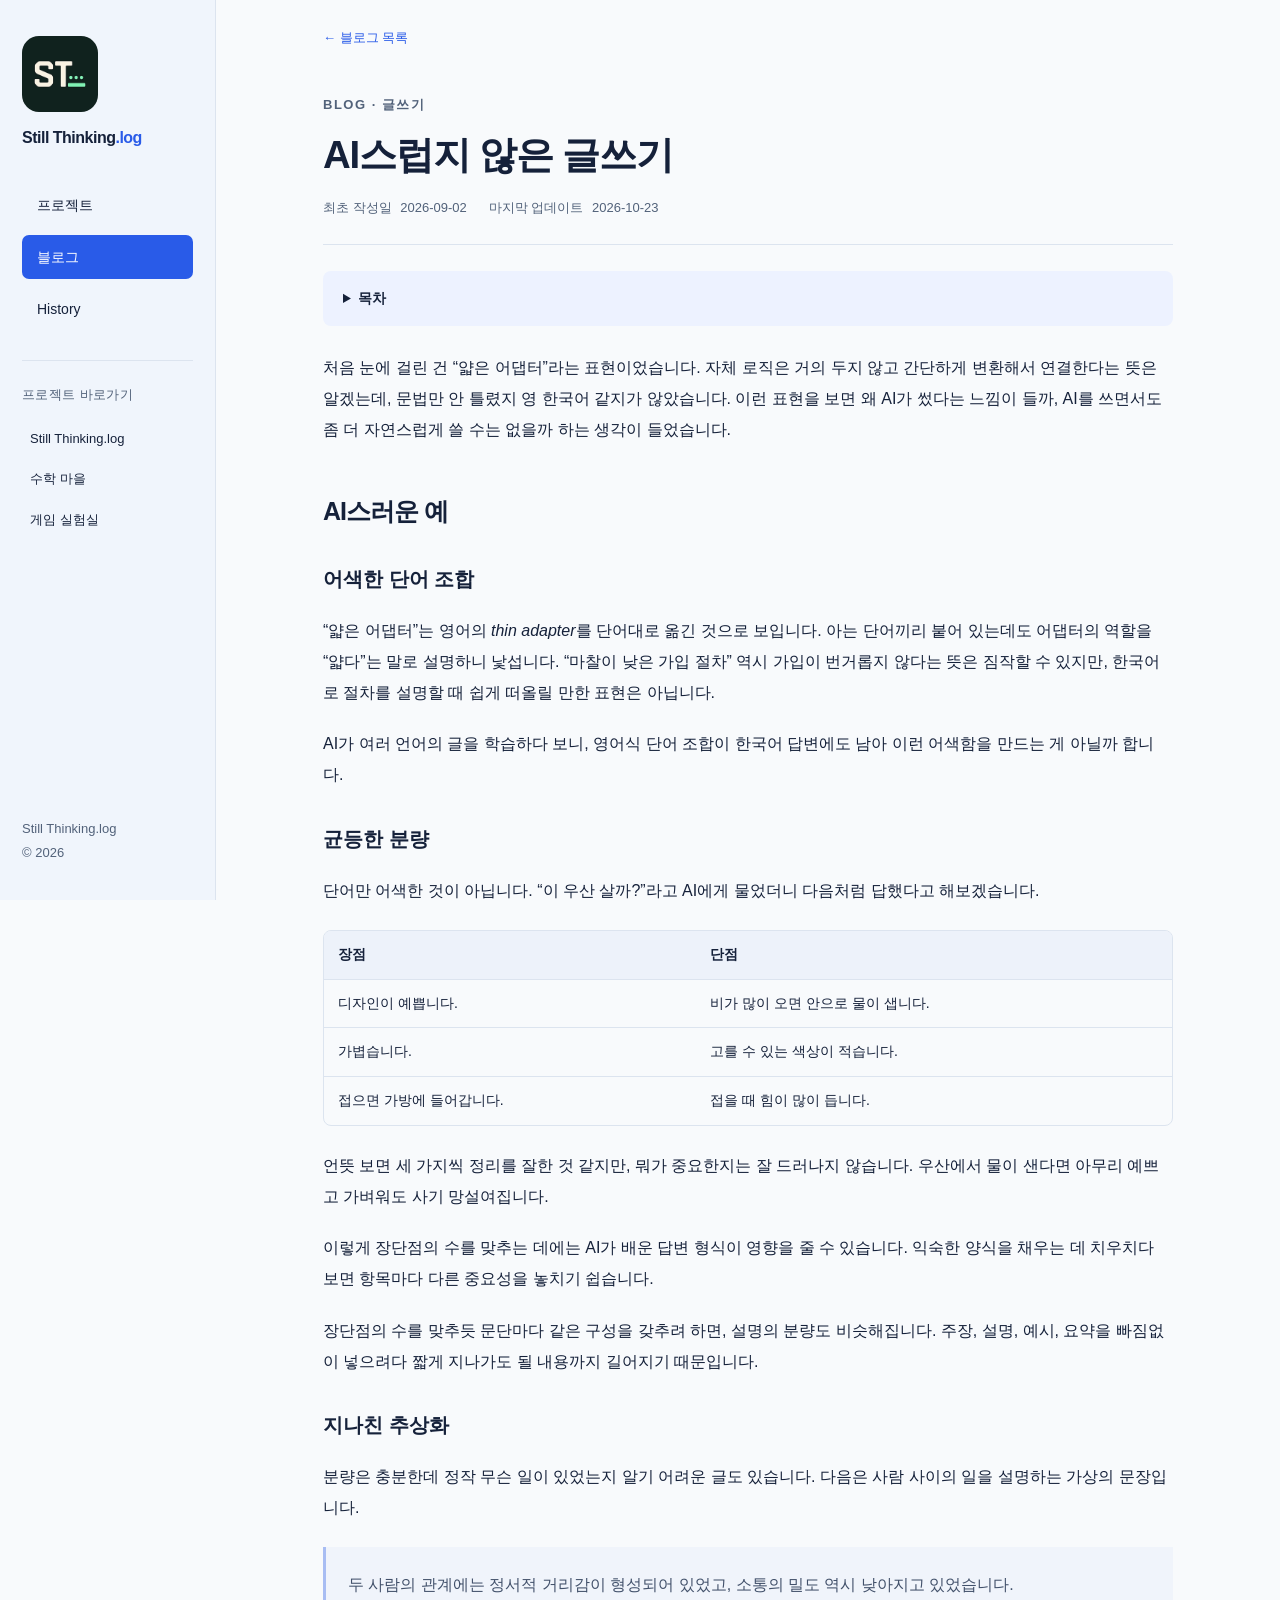
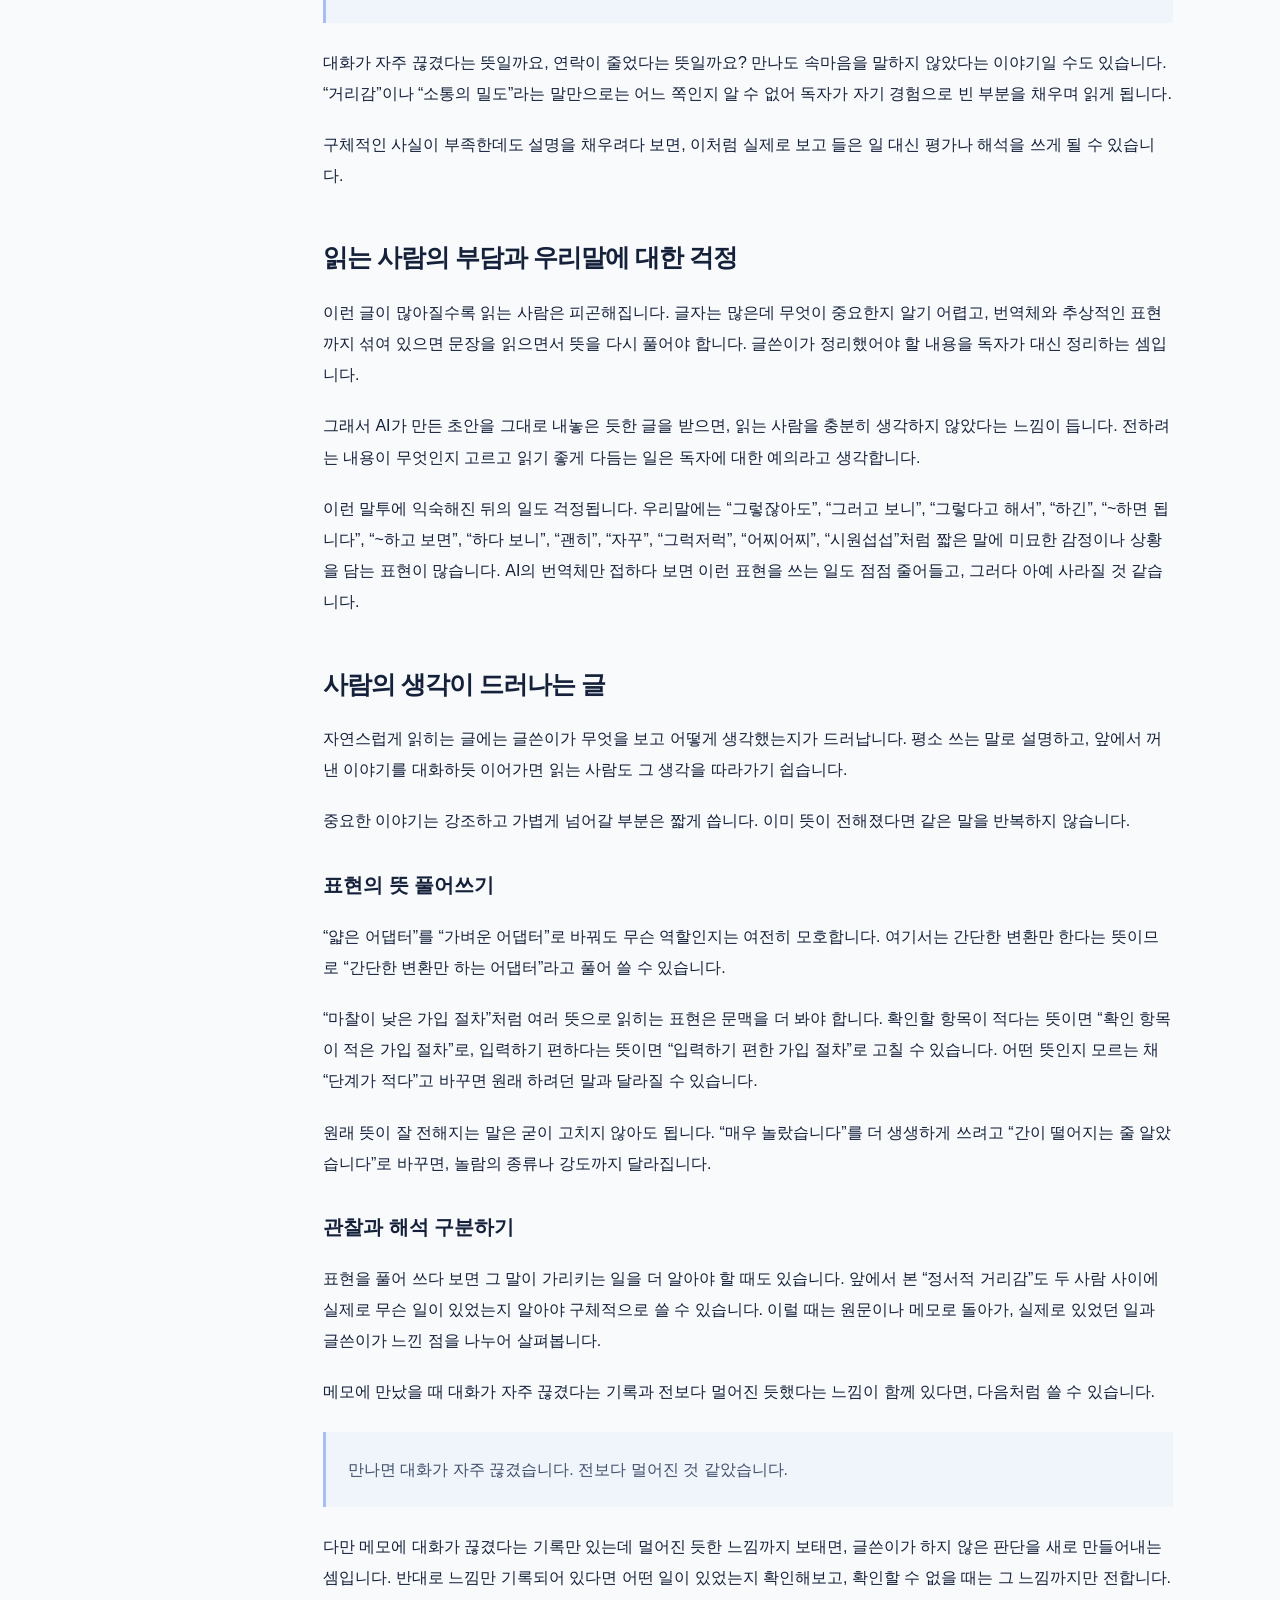
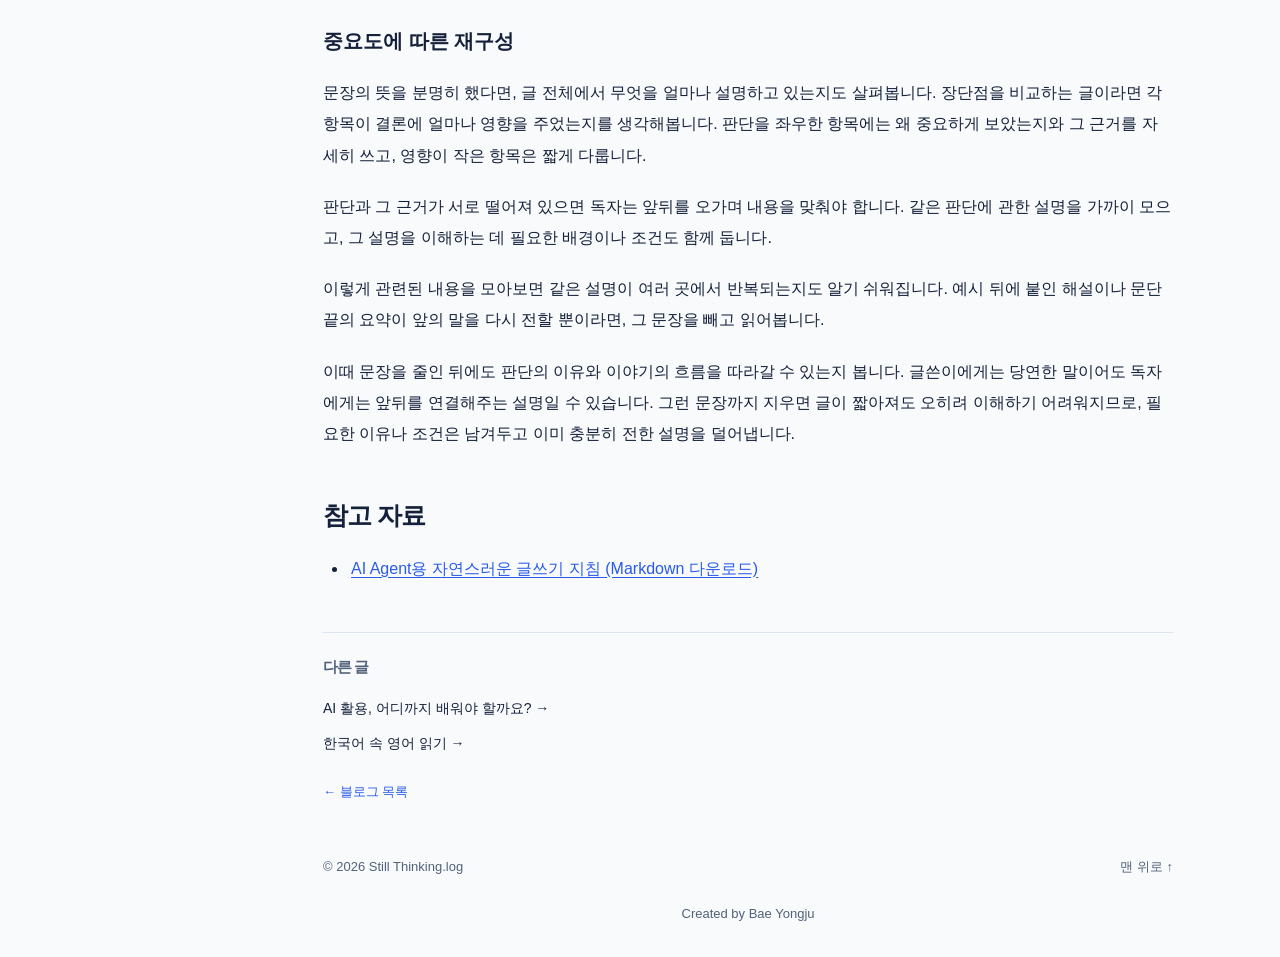
==== blog/ai-tone-writing/index.html @ 53075811 "feat: 프로젝트 소개 사이트와 블로그 및 히스토리 구현" ====
<!doctype html>
<html lang="ko"><head><meta charset="utf-8"><meta name="viewport" content="width=device-width,initial-scale=1"><title>AI스럽지 않은 글쓰기 · Still Thinking.log</title><meta name="description" content="번역투, 균등한 분량, 추상적인 표현을 사례로 살펴봅니다."><link rel="icon" href="../../assets/logo.png"><link rel="stylesheet" href="../../assets/site.css"><link rel="stylesheet" href="../../assets/blog.css"></head>
<body><a class="skip" href="#main">본문으로 건너뛰기</a><aside class="sidebar"><a class="brand" href="../../index.html#youtube" aria-label="Still Thinking.log 홈"><img src="../../assets/logo.png" width="76" height="76" alt=""><span>Still Thinking<span class="brand-dot">.log</span></span></a><nav class="article-nav" aria-label="사이트 탐색"><a href="../../index.html#projects">프로젝트</a><a href="../../index.html#blog" aria-current="page">블로그</a><a href="../../index.html#history/all">History</a></nav><nav class="project-nav" aria-label="프로젝트 바로가기"><p>프로젝트 바로가기</p><a href="../../index.html#youtube">Still Thinking.log</a><a href="../../index.html#math">수학 마을</a><a href="../../index.html#game">게임 실험실</a></nav><span class="sidebar-foot">Still Thinking.log <span>© 2026</span></span></aside><div class="page blog-page"><main id="main" tabindex="-1"><a class="back-link" href="../../index.html#blog">← 블로그 목록</a><article class="blog-article"><header class="article-header"><p class="eyebrow">BLOG · 글쓰기</p><h1>AI스럽지 않은 글쓰기</h1><div class="article-dates"><span>최초 작성일 <time datetime="2026-09-02">2026-09-02</time></span><span>마지막 업데이트 <time datetime="2026-10-23">2026-10-23</time></span></div></header><details class="article-toc"><summary>목차</summary><ol><li><a href="#ai">AI스러운 예</a></li><li><a href="#section-3">읽는 사람의 부담과 우리말에 대한 걱정</a></li><li><a href="#section-4">사람의 생각이 드러나는 글</a></li><li><a href="#section-8">참고 자료</a></li></ol></details><div class="prose"><p>처음 눈에 걸린 건 “얇은 어댑터”라는 표현이었습니다. 자체 로직은 거의 두지 않고 간단하게 변환해서 연결한다는 뜻은 알겠는데, 문법만 안 틀렸지 영 한국어 같지가 않았습니다. 이런 표현을 보면 왜 AI가 썼다는 느낌이 들까, AI를 쓰면서도 좀 더 자연스럽게 쓸 수는 없을까 하는 생각이 들었습니다.</p>
<h2 id="ai">AI스러운 예</h2>
<h3 id="section">어색한 단어 조합</h3>
<p>“얇은 어댑터”는 영어의 <em>thin adapter</em>를 단어대로 옮긴 것으로 보입니다. 아는 단어끼리 붙어 있는데도 어댑터의 역할을 “얇다”는 말로 설명하니 낯섭니다. “마찰이 낮은 가입 절차” 역시 가입이 번거롭지 않다는 뜻은 짐작할 수 있지만, 한국어로 절차를 설명할 때 쉽게 떠올릴 만한 표현은 아닙니다.</p>
<p>AI가 여러 언어의 글을 학습하다 보니, 영어식 단어 조합이 한국어 답변에도 남아 이런 어색함을 만드는 게 아닐까 합니다.</p>
<h3 id="section-1">균등한 분량</h3>
<p>단어만 어색한 것이 아닙니다. “이 우산 살까?”라고 AI에게 물었더니 다음처럼 답했다고 해보겠습니다.</p>
<div class="table-scroll" role="region" aria-label="본문 표" tabindex="0"><table>
<thead>
<tr>
<th>장점</th>
<th>단점</th>
</tr>
</thead>
<tbody>
<tr>
<td>디자인이 예쁩니다.</td>
<td>비가 많이 오면 안으로 물이 샙니다.</td>
</tr>
<tr>
<td>가볍습니다.</td>
<td>고를 수 있는 색상이 적습니다.</td>
</tr>
<tr>
<td>접으면 가방에 들어갑니다.</td>
<td>접을 때 힘이 많이 듭니다.</td>
</tr>
</tbody>
</table></div>
<p>언뜻 보면 세 가지씩 정리를 잘한 것 같지만, 뭐가 중요한지는 잘 드러나지 않습니다. 우산에서 물이 샌다면 아무리 예쁘고 가벼워도 사기 망설여집니다.</p>
<p>이렇게 장단점의 수를 맞추는 데에는 AI가 배운 답변 형식이 영향을 줄 수 있습니다. 익숙한 양식을 채우는 데 치우치다 보면 항목마다 다른 중요성을 놓치기 쉽습니다.</p>
<p>장단점의 수를 맞추듯 문단마다 같은 구성을 갖추려 하면, 설명의 분량도 비슷해집니다. 주장, 설명, 예시, 요약을 빠짐없이 넣으려다 짧게 지나가도 될 내용까지 길어지기 때문입니다.</p>
<h3 id="section-2">지나친 추상화</h3>
<p>분량은 충분한데 정작 무슨 일이 있었는지 알기 어려운 글도 있습니다. 다음은 사람 사이의 일을 설명하는 가상의 문장입니다.</p>
<blockquote>
<p>두 사람의 관계에는 정서적 거리감이 형성되어 있었고, 소통의 밀도 역시 낮아지고 있었습니다.</p>
</blockquote>
<p>대화가 자주 끊겼다는 뜻일까요, 연락이 줄었다는 뜻일까요? 만나도 속마음을 말하지 않았다는 이야기일 수도 있습니다. “거리감”이나 “소통의 밀도”라는 말만으로는 어느 쪽인지 알 수 없어 독자가 자기 경험으로 빈 부분을 채우며 읽게 됩니다.</p>
<p>구체적인 사실이 부족한데도 설명을 채우려다 보면, 이처럼 실제로 보고 들은 일 대신 평가나 해석을 쓰게 될 수 있습니다.</p>
<h2 id="section-3">읽는 사람의 부담과 우리말에 대한 걱정</h2>
<p>이런 글이 많아질수록 읽는 사람은 피곤해집니다. 글자는 많은데 무엇이 중요한지 알기 어렵고, 번역체와 추상적인 표현까지 섞여 있으면 문장을 읽으면서 뜻을 다시 풀어야 합니다. 글쓴이가 정리했어야 할 내용을 독자가 대신 정리하는 셈입니다.</p>
<p>그래서 AI가 만든 초안을 그대로 내놓은 듯한 글을 받으면, 읽는 사람을 충분히 생각하지 않았다는 느낌이 듭니다. 전하려는 내용이 무엇인지 고르고 읽기 좋게 다듬는 일은 독자에 대한 예의라고 생각합니다.</p>
<p>이런 말투에 익숙해진 뒤의 일도 걱정됩니다. 우리말에는 “그렇잖아도”, “그러고 보니”, “그렇다고 해서”, “하긴”, “~하면 됩니다”, “~하고 보면”, “하다 보니”, “괜히”, “자꾸”, “그럭저럭”, “어찌어찌”, “시원섭섭”처럼 짧은 말에 미묘한 감정이나 상황을 담는 표현이 많습니다. AI의 번역체만 접하다 보면 이런 표현을 쓰는 일도 점점 줄어들고, 그러다 아예 사라질 것 같습니다.</p>
<h2 id="section-4">사람의 생각이 드러나는 글</h2>
<p>자연스럽게 읽히는 글에는 글쓴이가 무엇을 보고 어떻게 생각했는지가 드러납니다. 평소 쓰는 말로 설명하고, 앞에서 꺼낸 이야기를 대화하듯 이어가면 읽는 사람도 그 생각을 따라가기 쉽습니다.</p>
<p>중요한 이야기는 강조하고 가볍게 넘어갈 부분은 짧게 씁니다. 이미 뜻이 전해졌다면 같은 말을 반복하지 않습니다.</p>
<h3 id="section-5">표현의 뜻 풀어쓰기</h3>
<p>“얇은 어댑터”를 “가벼운 어댑터”로 바꿔도 무슨 역할인지는 여전히 모호합니다. 여기서는 간단한 변환만 한다는 뜻이므로 “간단한 변환만 하는 어댑터”라고 풀어 쓸 수 있습니다.</p>
<p>“마찰이 낮은 가입 절차”처럼 여러 뜻으로 읽히는 표현은 문맥을 더 봐야 합니다. 확인할 항목이 적다는 뜻이면 “확인 항목이 적은 가입 절차”로, 입력하기 편하다는 뜻이면 “입력하기 편한 가입 절차”로 고칠 수 있습니다. 어떤 뜻인지 모르는 채 “단계가 적다”고 바꾸면 원래 하려던 말과 달라질 수 있습니다.</p>
<p>원래 뜻이 잘 전해지는 말은 굳이 고치지 않아도 됩니다. “매우 놀랐습니다”를 더 생생하게 쓰려고 “간이 떨어지는 줄 알았습니다”로 바꾸면, 놀람의 종류나 강도까지 달라집니다.</p>
<h3 id="section-6">관찰과 해석 구분하기</h3>
<p>표현을 풀어 쓰다 보면 그 말이 가리키는 일을 더 알아야 할 때도 있습니다. 앞에서 본 “정서적 거리감”도 두 사람 사이에 실제로 무슨 일이 있었는지 알아야 구체적으로 쓸 수 있습니다. 이럴 때는 원문이나 메모로 돌아가, 실제로 있었던 일과 글쓴이가 느낀 점을 나누어 살펴봅니다.</p>
<p>메모에 만났을 때 대화가 자주 끊겼다는 기록과 전보다 멀어진 듯했다는 느낌이 함께 있다면, 다음처럼 쓸 수 있습니다.</p>
<blockquote>
<p>만나면 대화가 자주 끊겼습니다. 전보다 멀어진 것 같았습니다.</p>
</blockquote>
<p>다만 메모에 대화가 끊겼다는 기록만 있는데 멀어진 듯한 느낌까지 보태면, 글쓴이가 하지 않은 판단을 새로 만들어내는 셈입니다. 반대로 느낌만 기록되어 있다면 어떤 일이 있었는지 확인해보고, 확인할 수 없을 때는 그 느낌까지만 전합니다.</p>
<h3 id="section-7">중요도에 따른 재구성</h3>
<p>문장의 뜻을 분명히 했다면, 글 전체에서 무엇을 얼마나 설명하고 있는지도 살펴봅니다. 장단점을 비교하는 글이라면 각 항목이 결론에 얼마나 영향을 주었는지를 생각해봅니다. 판단을 좌우한 항목에는 왜 중요하게 보았는지와 그 근거를 자세히 쓰고, 영향이 작은 항목은 짧게 다룹니다.</p>
<p>판단과 그 근거가 서로 떨어져 있으면 독자는 앞뒤를 오가며 내용을 맞춰야 합니다. 같은 판단에 관한 설명을 가까이 모으고, 그 설명을 이해하는 데 필요한 배경이나 조건도 함께 둡니다.</p>
<p>이렇게 관련된 내용을 모아보면 같은 설명이 여러 곳에서 반복되는지도 알기 쉬워집니다. 예시 뒤에 붙인 해설이나 문단 끝의 요약이 앞의 말을 다시 전할 뿐이라면, 그 문장을 빼고 읽어봅니다.</p>
<p>이때 문장을 줄인 뒤에도 판단의 이유와 이야기의 흐름을 따라갈 수 있는지 봅니다. 글쓴이에게는 당연한 말이어도 독자에게는 앞뒤를 연결해주는 설명일 수 있습니다. 그런 문장까지 지우면 글이 짧아져도 오히려 이해하기 어려워지므로, 필요한 이유나 조건은 남겨두고 이미 충분히 전한 설명을 덜어냅니다.</p>
<h2 id="section-8">참고 자료</h2>
<ul>
<li><a download="ai-tone-writing-guide.md" href="../../assets/blog/ai-tone-writing/ai-tone-writing-guide.md">AI Agent용 자연스러운 글쓰기 지침 (Markdown 다운로드)</a></li>
</ul></div></article><nav class="related-posts" aria-label="다른 글"><h2>다른 글</h2><a href="../ai-use-learning-path/index.html">AI 활용, 어디까지 배워야 할까요? →</a><a href="../korean-english-reading-rules/index.html">한국어 속 영어 읽기 →</a></nav><a class="back-link" href="../../index.html#blog">← 블로그 목록</a></main><footer>© 2026 Still Thinking.log<a href="#main">맨 위로 ↑</a><span class="creator-credit">Created by Bae Yongju</span></footer></div></body></html>
---- assets/site.css ----
:root{color-scheme:light;--bg:#f8fafc;--paper:#fff;--ink:#15213a;--muted:#52627a;--line:#dce4ef;--blue:#295be8;--soft:#edf2ff;--sidebar:216px}
*{box-sizing:border-box}html{scroll-behavior:smooth;scroll-padding-top:30px}body{margin:0;background:var(--bg);color:var(--ink);font-family:"Segoe UI","Malgun Gothic",sans-serif;line-height:1.6}a{color:inherit;text-decoration:none}button{font:inherit;color:inherit;cursor:pointer}img{display:block;max-width:100%}a,button{-webkit-tap-highlight-color:transparent}a:focus-visible,button:focus-visible{outline:3px solid var(--blue);outline-offset:5px}a:hover{color:var(--blue)}[hidden]{display:none!important}::selection{background:#dce6ff}h1,h2,h3,p,figure{margin:0}ul{padding:0;list-style:none}.skip{position:fixed;top:-80px;left:20px;z-index:20;background:var(--blue);color:#fff;padding:10px 20px}.skip:focus{top:10px}
.sidebar{position:fixed;inset:0 auto 0 0;width:var(--sidebar);display:flex;flex-direction:column;padding:36px 22px;background:#f0f5fc;border-right:1px solid var(--line);z-index:5}.brand{display:flex;flex-direction:column;align-items:flex-start;gap:13px;font-weight:750;font-size:16px;letter-spacing:-.5px}.brand img{border-radius:17px;background:#10221e;padding:10px}.brand-dot{color:var(--blue)}.view-tabs{display:flex;flex-direction:column;gap:8px;margin-top:40px}.view-tabs button{display:flex;align-items:center;gap:13px;text-align:left;border:0;background:transparent;padding:13px 16px;border-radius:8px;font-weight:650;font-size:15px;color:#536583}.view-tabs button>span{font-size:23px;line-height:1}.view-tabs button[aria-selected=true]{background:var(--blue);color:#fff;box-shadow:0 4px 10px #295be81a}.project-nav{border-top:1px solid var(--line);padding-top:24px;margin-top:28px}.project-nav p{font-size:13px;letter-spacing:.03em;color:var(--muted);margin-bottom:13px}.project-nav a{display:flex;align-items:center;gap:12px;padding:10px 8px;font-size:13px;border-radius:6px}.project-nav a[aria-current=location]{color:var(--blue);background:#e4edff}.nav-dot{width:6px;height:6px;border-radius:50%;background:#93a6c8}.math-dot{background:#63896f}.youtube-dot{background:#d67b7b}.game-dot{background:#7f80b9}.sidebar-foot{margin-top:auto;padding-top:30px;font-size:13px;color:var(--muted)}.sidebar-foot span{display:block;margin-top:3px}
.page{margin-left:var(--sidebar);padding:0 48px;max-width:1680px}.section-head{display:flex;align-items:center;justify-content:space-between;border-bottom:1px solid var(--line);padding:34px 0 24px;gap:20px}.section-head h1{font-size:28px;letter-spacing:-1px;display:flex;align-items:center;gap:14px}.count{font-size:13px;letter-spacing:0;border:1px solid var(--line);border-radius:50%;width:28px;height:28px;display:grid;place-items:center;font-weight:500;color:var(--muted)}.site-name,.section-head>p{color:var(--muted);font-size:13px}.project{padding:34px 0 40px;border-bottom:1px solid var(--line);scroll-margin-top:28px}.project-top{display:grid;grid-template-columns:minmax(300px,.8fr) minmax(0,1.2fr);gap:36px;align-items:start}.project-heading{display:flex;gap:18px;align-items:center}.youtube-project .project-heading img{background:#10221e;padding:8px}.project-heading img{flex-shrink:0;object-fit:contain;border-radius:15px}.eyebrow{font-size:13px;font-weight:650;letter-spacing:1.5px;color:var(--muted);margin-bottom:2px}h2{font-size:29px;line-height:1.25;letter-spacing:-1px}.description{font-size:14px;color:var(--muted);margin-top:14px;max-width:600px;word-break:keep-all}.recent-update{border-left:1px solid var(--line);padding:0 0 0 24px;min-width:0}.recent-head{display:flex;justify-content:space-between;align-items:center;margin-bottom:8px;font-size:13px;color:var(--muted);gap:10px}.recent-head .tag{font-weight:650;color:#536783}.recent-head a{color:var(--blue);white-space:nowrap}.recent-rows{margin:0}.recent-rows li{display:grid;grid-template-columns:88px minmax(0,1fr);gap:12px;align-items:baseline;padding:5px 0;border-bottom:1px solid #e8edf5;font-size:13px}.recent-rows li:last-child{border:0}.recent-rows time{font-family:Consolas,monospace;font-size:13px;color:var(--muted);white-space:nowrap}.recent-rows li>span{white-space:normal;word-break:keep-all;overflow-wrap:anywhere}
.project-links{display:flex;flex-wrap:wrap;gap:14px 30px;margin:24px 0 17px}.site-link{display:flex;flex-direction:column;align-items:flex-start;min-width:0;gap:2px}.site-link>span{color:var(--blue);font-size:13px;font-weight:650}.site-link small{font-size:13px;color:var(--muted);overflow-wrap:anywhere;max-width:100%}.site-link:hover small{color:var(--blue)}
.math-gallery{display:grid;grid-template-columns:1.45fr 1fr .8fr;grid-template-rows:1fr 1fr;gap:12px;height:440px}.math-shot{min-width:0;min-height:0;background:var(--paper);border:1px solid var(--line);border-radius:10px;overflow:hidden}.world-shot{grid-area:1/1/3/2}.strategy-shot{grid-area:1/2/2/3}.geometry-shot{grid-area:2/2/3/3}.addition-shot{grid-area:1/3/3/4}.math-shot figure{height:100%;display:flex;flex-direction:column}.shot-image{flex:1;min-height:0;overflow:hidden;background:#162b27}.shot-image img{width:100%;height:100%;object-fit:contain}.math-shot figcaption{display:flex;align-items:center;justify-content:space-between;gap:8px;padding:9px 12px;font-size:13px;background:#fff}.math-shot figcaption span{color:#8799b3}.math-shot:hover{border-color:#9eb7f8;box-shadow:0 4px 18px #14254510}.math-shot img{transition:filter .18s}.math-shot:hover img{filter:brightness(1.08)}
.channel-banner{display:block;overflow:hidden;border-radius:10px;height:170px;background:#091815}.channel-banner img{width:100%;height:100%;object-fit:cover;object-position:center}.video-list{display:grid;grid-template-columns:repeat(3,minmax(0,1fr));gap:22px;margin:20px 0 0}.video-image{position:relative;overflow:hidden;border-radius:8px;background:#0b1533;aspect-ratio:1672/941}.video-image img{width:100%;height:100%;object-fit:contain}.play-badge{position:absolute;right:12px;bottom:12px;background:#ef3434;color:white;display:grid;place-items:center;font-size:13px;width:31px;height:22px;border-radius:5px}.video-series{display:block;font-size:13px;color:var(--muted);margin-top:12px;line-height:1.6}.video-card h3{font-size:15px;font-weight:650;line-height:1.65;margin-top:4px;word-break:keep-all}.video-card h3 span,.game-card h3 span{font-size:13px;color:#91a0b8}.video-card:hover .video-image{box-shadow:0 4px 14px #233f7320}
.game-flow{display:flex;flex-wrap:wrap;gap:28px 22px;margin:0}.game-flow>li{flex:0 1 calc((100% - 44px)/3);min-width:0}.game-image{aspect-ratio:16/10;background:#111927;border:1px solid #dae1ec;border-radius:9px;overflow:hidden}.game-image img{width:100%;height:100%;object-fit:contain;transition:transform .2s}.game-card:hover img{transform:scale(1.025)}.game-card h3{font-size:15px;font-weight:650;margin-top:11px;line-height:1.5;word-break:keep-all}.game-card p{font-size:14px;color:var(--muted);margin-top:4px}
.history-note{color:var(--muted);font-size:14px;max-width:740px;margin:25px 0}.filters{display:flex;gap:9px;flex-wrap:wrap;margin:20px 0}.filters button{background:#fff;border:1px solid var(--line);padding:8px 16px;border-radius:7px;font-size:13px}.filters button[aria-pressed=true]{background:var(--blue);border-color:var(--blue);color:#fff}.timeline{list-style:none;padding:5px 0 30px;margin:0}.timeline li{padding:24px 0 24px 26px;border-left:1px solid var(--line);position:relative;margin-left:5px}.timeline li:before{content:'';position:absolute;left:-4px;top:32px;width:7px;height:7px;border-radius:50%;background:var(--blue)}.update-meta{display:flex;gap:20px;flex-wrap:wrap;font-size:13px;color:var(--muted)}.update-meta time{font-family:Consolas,monospace;color:var(--blue)}.timeline h3{font-size:19px;margin:8px 0}.timeline p{margin:0;color:var(--muted);font-size:14px;max-width:750px}.timeline a{display:inline-block;margin-top:10px;font-size:13px;color:var(--blue)}footer{display:flex;justify-content:space-between;padding:26px 0 32px;font-size:13px;color:var(--muted)}
@media(min-width:1600px){.page{padding:0 64px}.math-gallery{height:540px}.game-flow>li{flex-basis:calc((100% - 66px)/4)}}
@media(max-width:1150px){:root{--sidebar:184px}.sidebar{padding:28px 17px}.brand{font-size:14px}.page{padding:0 28px}.project-top{gap:22px;grid-template-columns:minmax(280px,.8fr) minmax(0,1.2fr)}h2{font-size:25px}.project-heading{gap:12px}.project-heading img{width:58px;height:58px}.recent-update{padding-left:18px}.math-gallery{height:410px;gap:9px}.math-shot figcaption{font-size:13px;padding:8px}.video-list{gap:16px}.project-links{gap:12px 24px}}
@media(max-width:900px){.project-top{grid-template-columns:1fr;gap:20px}.recent-update{border-left:0;border-top:1px solid var(--line);padding:14px 0 0}.recent-rows li{font-size:13px}.description{max-width:none}.math-gallery{height:auto;grid-template-columns:1.35fr 1fr;grid-template-rows:auto auto auto}.world-shot{grid-area:1/1/2/3;aspect-ratio:1.7}.strategy-shot{grid-area:2/1/3/2;aspect-ratio:1.15}.geometry-shot{grid-area:3/1/4/2;aspect-ratio:1.15}.addition-shot{grid-area:2/2/4/3}.world-shot img{object-fit:contain}.game-flow>li{flex-basis:calc((100% - 22px)/2)}.video-list{grid-template-columns:1fr}.video-card{display:grid;grid-template-columns:42% 1fr;gap:0 16px;align-content:start}.video-image{grid-row:1/3}.video-series{margin-top:2px}.video-card h3{font-size:15px}.channel-banner{height:140px}}
@media(max-width:640px){:root{--sidebar:0px}html{scroll-padding-top:132px}.sidebar{position:sticky;inset:0 0 auto;width:100%;padding:12px 18px 0;display:grid;grid-template-columns:1fr auto;gap:9px 14px;background:#f0f5fcf5;backdrop-filter:blur(12px);border-right:0;border-bottom:1px solid var(--line)}.brand{flex-direction:row;align-items:center;gap:9px;font-size:13px}.brand img{width:32px;height:32px;border-radius:7px;padding:4px}.view-tabs{flex-direction:row;gap:3px;margin:0}.view-tabs button{gap:5px;font-size:13px;padding:8px;border-radius:5px}.view-tabs button>span{display:none}.project-nav{grid-column:1/-1;display:flex;border-top:1px solid var(--line);margin:0;padding:5px 0;gap:14px}.project-nav p,.sidebar-foot{display:none}.project-nav a{padding:5px;font-size:13px;gap:6px}.page{margin:0;padding:0 18px}.section-head{padding:23px 0 17px}.section-head h1{font-size:23px}.site-name{display:none}.project{padding:25px 0 30px;scroll-margin-top:125px}.project-heading img{width:58px;height:58px}.project-heading{gap:13px}h2{font-size:25px}.eyebrow{font-size:13px}.description{font-size:14px;margin-top:12px}.project-top{gap:17px}.recent-head{font-size:13px}.recent-rows li{font-size:13px;gap:9px}.project-links{margin:19px 0 14px;gap:10px}.site-link>span{font-size:13px}.site-link small{font-size:13px}.math-gallery{gap:8px}.math-shot{border-radius:7px}.math-shot figcaption{padding:7px;font-size:13px;line-height:1.45}.strategy-shot,.geometry-shot{aspect-ratio:1.07}.channel-banner{height:100px;border-radius:7px}.video-list{gap:19px;margin-top:17px}.video-card{grid-template-columns:44% 1fr;gap:0 12px}.video-series{font-size:13px}.video-card h3{font-size:15px;line-height:1.5}.play-badge{width:23px;height:17px;font-size:13px;right:7px;bottom:7px}.game-flow{gap:22px 12px}.game-flow>li{flex-basis:calc((100% - 12px)/2)}.game-image{aspect-ratio:4/3;border-radius:7px}.game-card h3{font-size:15px;margin-top:8px}.game-card p{font-size:14px}.history-note{font-size:14px}.timeline h3{font-size:17px}.timeline p{font-size:14px}.update-meta{font-size:13px;gap:8px}.timeline li{padding-left:18px}.section-head>p{font-size:13px}}
@media(prefers-reduced-motion:reduce){html{scroll-behavior:auto}*{transition:none!important}}

.youtube-project .channel-banner{margin-top:24px}
.channel-info{display:flex;justify-content:space-between;align-items:center;gap:20px;margin:15px 0 20px}
.channel-info .project-links{margin:0;flex-shrink:0}
.channel-info .description{margin:0;max-width:440px;font-size:14px}
@media(max-width:1150px){.channel-info{align-items:flex-start;flex-direction:column;gap:10px}.channel-info .project-links{flex-shrink:1}.channel-info .description{max-width:none}}
@media(max-width:640px){.youtube-project .channel-banner{margin-top:18px}.channel-info{margin:12px 0 17px;gap:9px}.channel-info .description{font-size:14px}}
.blog-index{margin-top:35px;padding-top:26px;border-top:1px solid var(--line);scroll-margin-top:30px}.blog-index-head{display:flex;gap:12px;align-items:center;margin-bottom:15px}.blog-index-head h3{font-size:18px}.blog-index-head>span{font-size:13px;color:var(--muted)}.blog-list{display:grid;grid-template-columns:repeat(3,minmax(0,1fr));gap:20px;margin:0}.blog-list li{min-width:0}.blog-list a{display:block;height:100%;padding:20px;background:#fff;border:1px solid var(--line);border-radius:8px}.blog-list a:hover{border-color:#9eb7f8;background:#f3f6ff}.blog-category{font-size:13px;color:var(--blue)}.blog-list h4{margin:10px 0;font-size:16px;line-height:1.6;word-break:keep-all}.blog-list h4 span{font-size:13px;color:#91a0b8}.blog-list p{font-size:14px;color:var(--muted);line-height:1.8;word-break:keep-all}footer{flex-wrap:wrap;gap:12px}.creator-credit{flex-basis:100%;text-align:center;font-size:13px;margin-top:14px;color:var(--muted)}
@media(max-width:900px){.blog-list{grid-template-columns:1fr;gap:12px}.blog-list a{padding:16px 19px}.blog-list h4{font-size:15px;margin:6px 0}}
@media(max-width:640px){.blog-index{scroll-margin-top:132px}.blog-list p{font-size:14px}}
.blog-list a{display:flex;flex-direction:column}.blog-dates{display:block;align-self:flex-end;margin-top:auto;padding-top:16px;text-align:right;white-space:nowrap;font-size:13px;color:var(--muted);font-variant-numeric:tabular-nums}

@media(max-width:380px){.sidebar{grid-template-columns:1fr}.view-tabs{justify-self:start}.project-nav{gap:6px}.project-nav a{padding:5px 3px}html{scroll-padding-top:175px}.project,.blog-index{scroll-margin-top:175px}}
---- assets/blog.css ----
.article-nav{display:flex;flex-direction:column;gap:8px;margin-top:32px}.article-nav a{padding:11px 15px;border-radius:7px;font-size:14px}.article-nav a[aria-current]{background:var(--blue);color:white}.blog-page{max-width:1320px}.blog-page main{max-width:850px;margin:auto}.back-link{display:inline-block;font-size:13px;color:var(--blue);margin:28px 0}.article-header{padding:18px 0 25px;border-bottom:1px solid var(--line)}.article-header h1{font-size:clamp(27px,3vw,39px);line-height:1.4;letter-spacing:-1.2px;margin:12px 0;word-break:keep-all}.article-note{font-size:13px;color:var(--muted);margin-top:15px}.article-toc{margin:26px 0;padding:16px 20px;background:var(--soft);border-radius:8px;font-size:14px}.article-toc summary{cursor:pointer;font-weight:650}.article-toc ol{padding-left:22px;margin-bottom:0}.article-toc li{margin:7px 0}.prose{font-size:16px;line-height:1.95;overflow-wrap:anywhere}.prose p{margin:20px 0}.prose h2{font-size:25px;margin:48px 0 18px;line-height:1.5;scroll-margin-top:30px}.prose h3{font-size:20px;line-height:1.6;margin:32px 0 14px;scroll-margin-top:30px}.prose ul{list-style:disc;padding-left:25px;margin:18px 0}.prose ol{padding-left:25px;margin:18px 0}.prose li{padding-left:3px;margin:8px 0}.prose a{color:var(--blue);text-decoration:underline;text-underline-offset:3px}.prose blockquote{margin:24px 0;padding:2px 22px;border-left:3px solid #a8bdf3;background:#f0f4fb;color:#42516b}.prose code{font-family:Consolas,monospace;font-size:.88em;background:#eaf0f8;padding:2px 5px;border-radius:4px}.prose pre{overflow:auto;background:#142139;color:#e8effc;border-radius:9px;padding:20px;font-size:13px;line-height:1.75;white-space:pre;max-width:100%}.prose pre code{font-size:inherit;background:none;padding:0;color:inherit;white-space:pre}.table-scroll{max-width:100%;overflow:auto;margin:24px 0;border:1px solid var(--line);border-radius:8px}.prose table{border-collapse:collapse;width:100%;font-size:14px;line-height:1.7;min-width:460px}.prose th,.prose td{text-align:left;vertical-align:top;padding:12px 14px;border-bottom:1px solid var(--line)}.prose th{background:#edf2fa;font-weight:650}.prose tr:last-child td{border-bottom:0}.prose img{height:auto;border-radius:8px;border:1px solid var(--line);margin:26px auto}.related-posts{border-top:1px solid var(--line);margin-top:48px;padding-top:25px;display:flex;flex-direction:column;gap:13px}.related-posts h2{font-size:15px;color:var(--muted);margin-bottom:7px}.related-posts a{font-size:14px}.blog-page footer{max-width:850px;margin:auto}
@media(max-width:640px){.article-nav{flex-direction:row;margin:0;gap:0;grid-column:1/-1;justify-content:space-between}.article-nav a{font-size:13px;padding:6px 12px}.blog-page .back-link{margin:22px 0}.article-header{padding-top:0}.article-header h1{font-size:28px}.prose{font-size:15px;line-height:1.9}.prose h2{font-size:23px;scroll-margin-top:160px}.prose h3{font-size:19px;scroll-margin-top:160px}.prose blockquote{padding:2px 15px}.prose pre{padding:15px;font-size:13px}.prose table{font-size:13px}.article-toc{padding:14px 16px}}
.article-dates{display:flex;flex-wrap:wrap;gap:6px 22px;font-size:13px;color:var(--muted);margin-top:17px}.article-dates time{font-variant-numeric:tabular-nums;margin-left:5px}
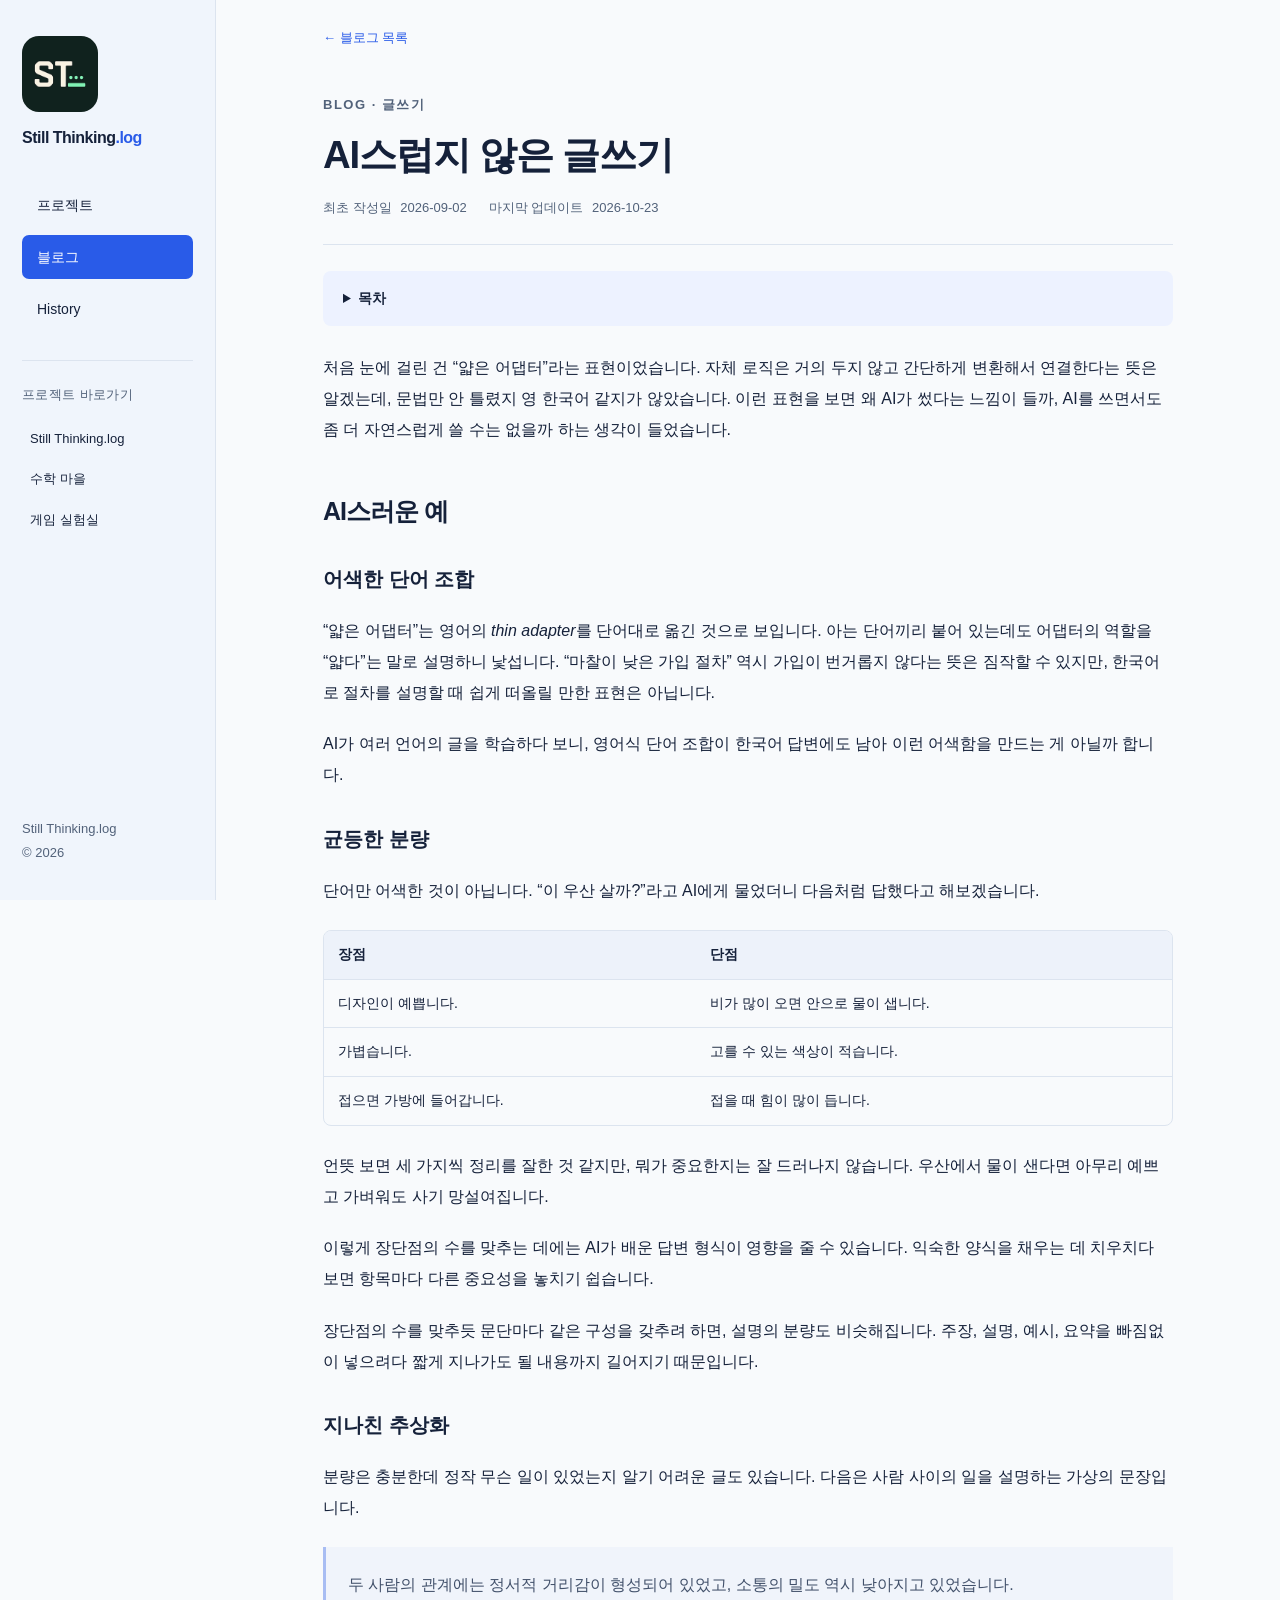
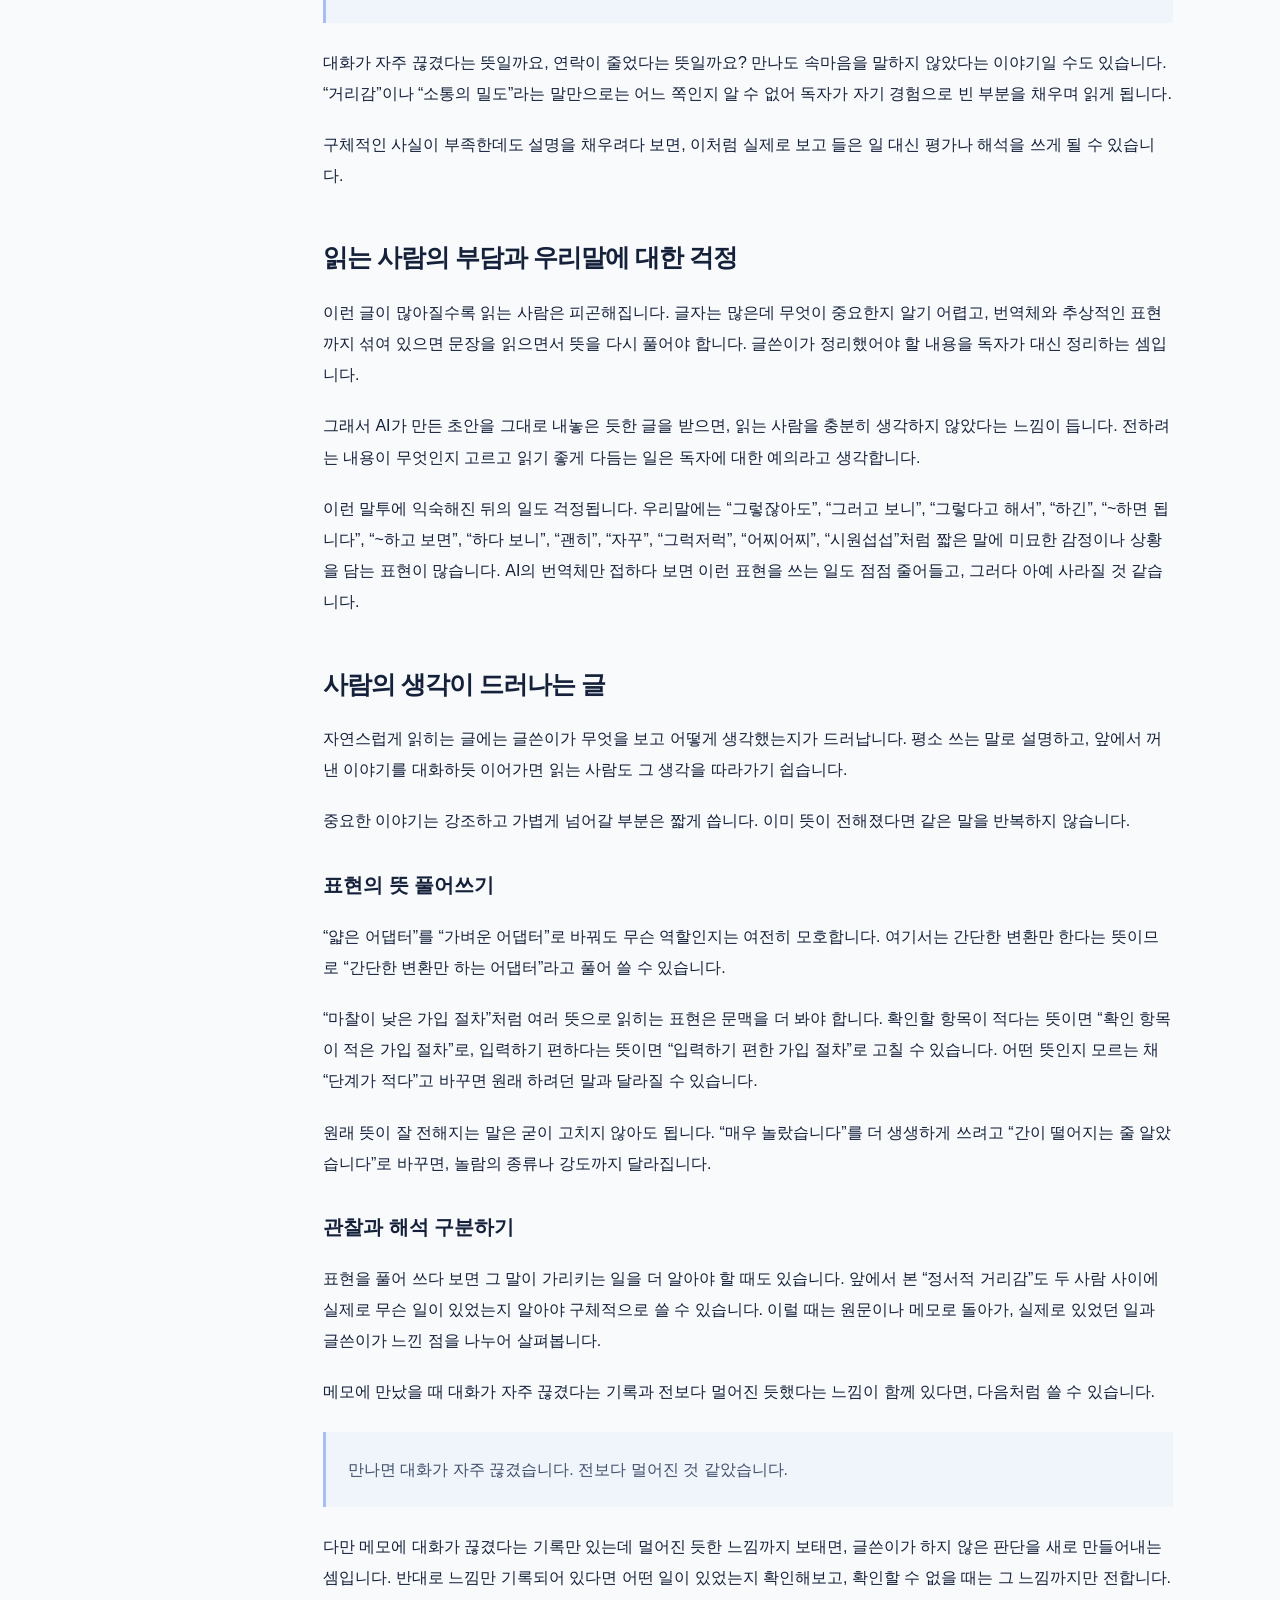
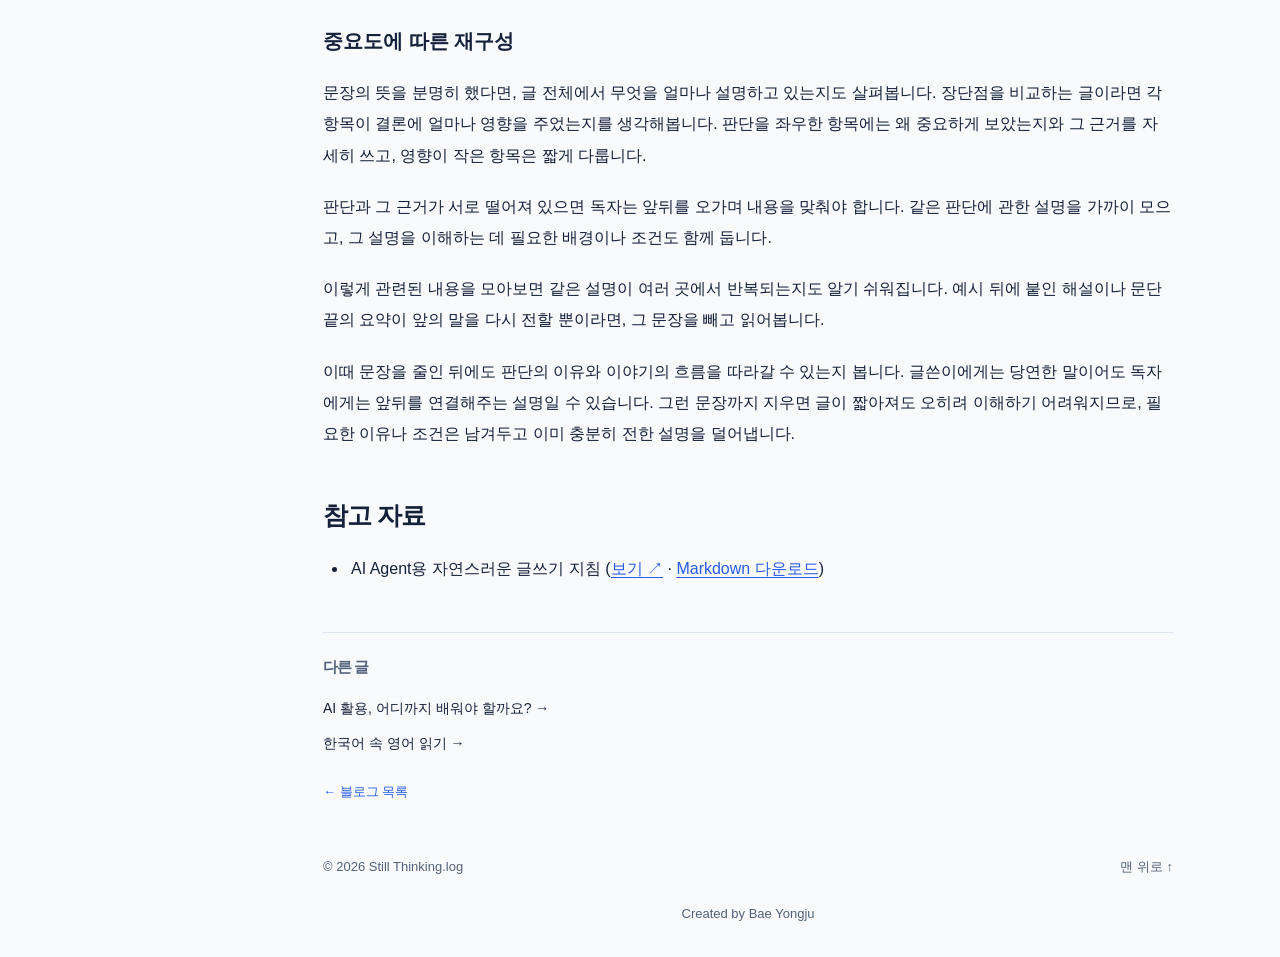
==== commit 4ef9f785: "feat: 히스토리 프로젝트 아이콘 링크와 글쓰기 지침 보기 링크 추가" ====
--- a/blog/ai-tone-writing/index.html
+++ b/blog/ai-tone-writing/index.html
@@ -64,5 +64,5 @@
 <p>이때 문장을 줄인 뒤에도 판단의 이유와 이야기의 흐름을 따라갈 수 있는지 봅니다. 글쓴이에게는 당연한 말이어도 독자에게는 앞뒤를 연결해주는 설명일 수 있습니다. 그런 문장까지 지우면 글이 짧아져도 오히려 이해하기 어려워지므로, 필요한 이유나 조건은 남겨두고 이미 충분히 전한 설명을 덜어냅니다.</p>
 <h2 id="section-8">참고 자료</h2>
 <ul>
-<li><a download="ai-tone-writing-guide.md" href="../../assets/blog/ai-tone-writing/ai-tone-writing-guide.md">AI Agent용 자연스러운 글쓰기 지침 (Markdown 다운로드)</a></li>
-</ul></div></article><nav class="related-posts" aria-label="다른 글"><h2>다른 글</h2><a href="../ai-use-learning-path/index.html">AI 활용, 어디까지 배워야 할까요? →</a><a href="../korean-english-reading-rules/index.html">한국어 속 영어 읽기 →</a></nav><a class="back-link" href="../../index.html#blog">← 블로그 목록</a></main><footer>© 2026 Still Thinking.log<a href="#main">맨 위로 ↑</a><span class="creator-credit">Created by Bae Yongju</span></footer></div></body></html>+<li>AI Agent용 자연스러운 글쓰기 지침 (<a href="../../assets/blog/ai-tone-writing/ai-tone-writing-guide.md" target="_blank" rel="noopener noreferrer" aria-label="AI Agent용 자연스러운 글쓰기 지침 보기 (새 탭)">보기 ↗</a> · <a download="ai-tone-writing-guide.md" href="../../assets/blog/ai-tone-writing/ai-tone-writing-guide.md">Markdown 다운로드</a>)</li>
+</ul></div></article><nav class="related-posts" aria-label="다른 글"><h2>다른 글</h2><a href="../ai-use-learning-path/index.html">AI 활용, 어디까지 배워야 할까요? →</a><a href="../korean-english-reading-rules/index.html">한국어 속 영어 읽기 →</a></nav><a class="back-link" href="../../index.html#blog">← 블로그 목록</a></main><footer>© 2026 Still Thinking.log<a href="#main">맨 위로 ↑</a><span class="creator-credit">Created by Bae Yongju</span></footer></div></body></html>
--- a/assets/site.css
+++ b/assets/site.css
@@ -24,4 +24,6 @@
 @media(max-width:640px){.blog-index{scroll-margin-top:132px}.blog-list p{font-size:14px}}
 .blog-list a{display:flex;flex-direction:column}.blog-dates{display:block;align-self:flex-end;margin-top:auto;padding-top:16px;text-align:right;white-space:nowrap;font-size:13px;color:var(--muted);font-variant-numeric:tabular-nums}
 
+.update-meta{align-items:center;gap:10px}.timeline .update-project-link{display:inline-flex;flex:none;margin:0;border-radius:8px}.update-project-link img{width:36px;height:36px;object-fit:contain;border-radius:8px}.update-project-link[href="#youtube"] img{background:#10221e;padding:4px}
+
 @media(max-width:380px){.sidebar{grid-template-columns:1fr}.view-tabs{justify-self:start}.project-nav{gap:6px}.project-nav a{padding:5px 3px}html{scroll-padding-top:175px}.project,.blog-index{scroll-margin-top:175px}}
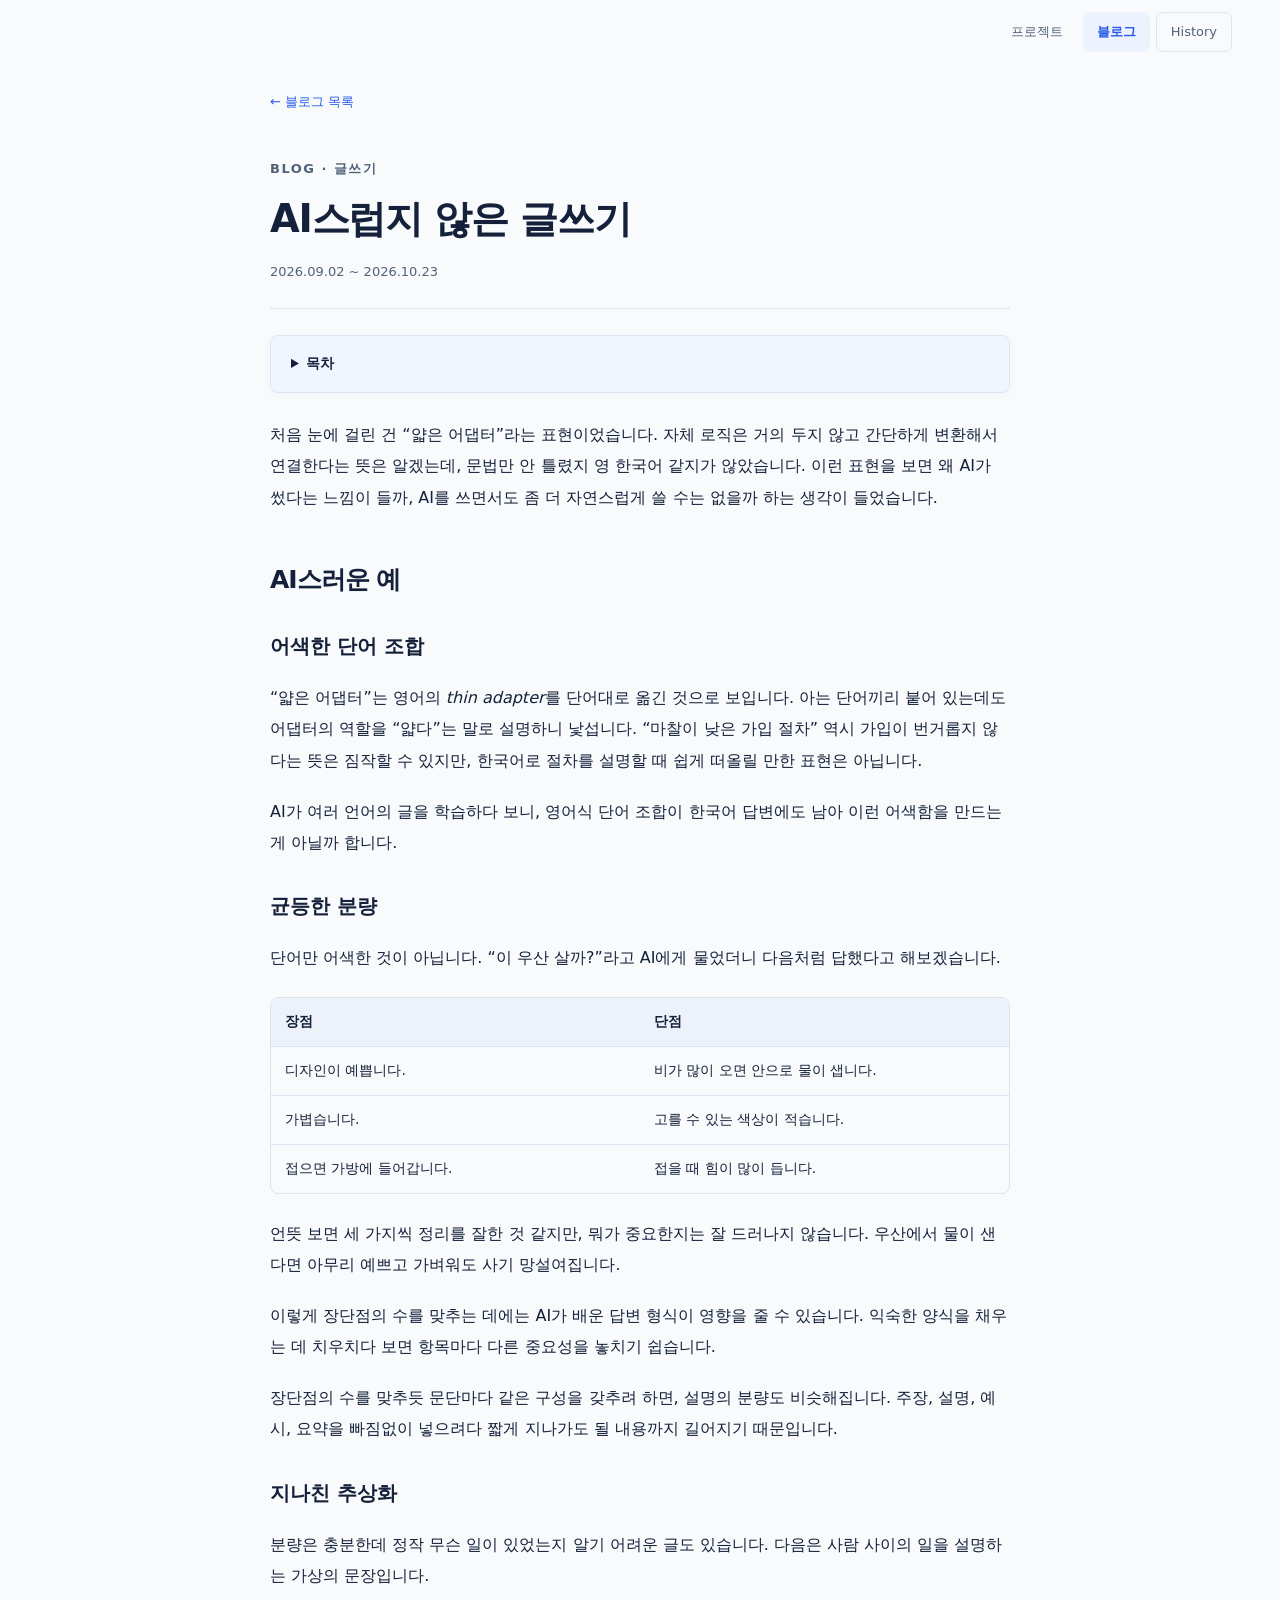
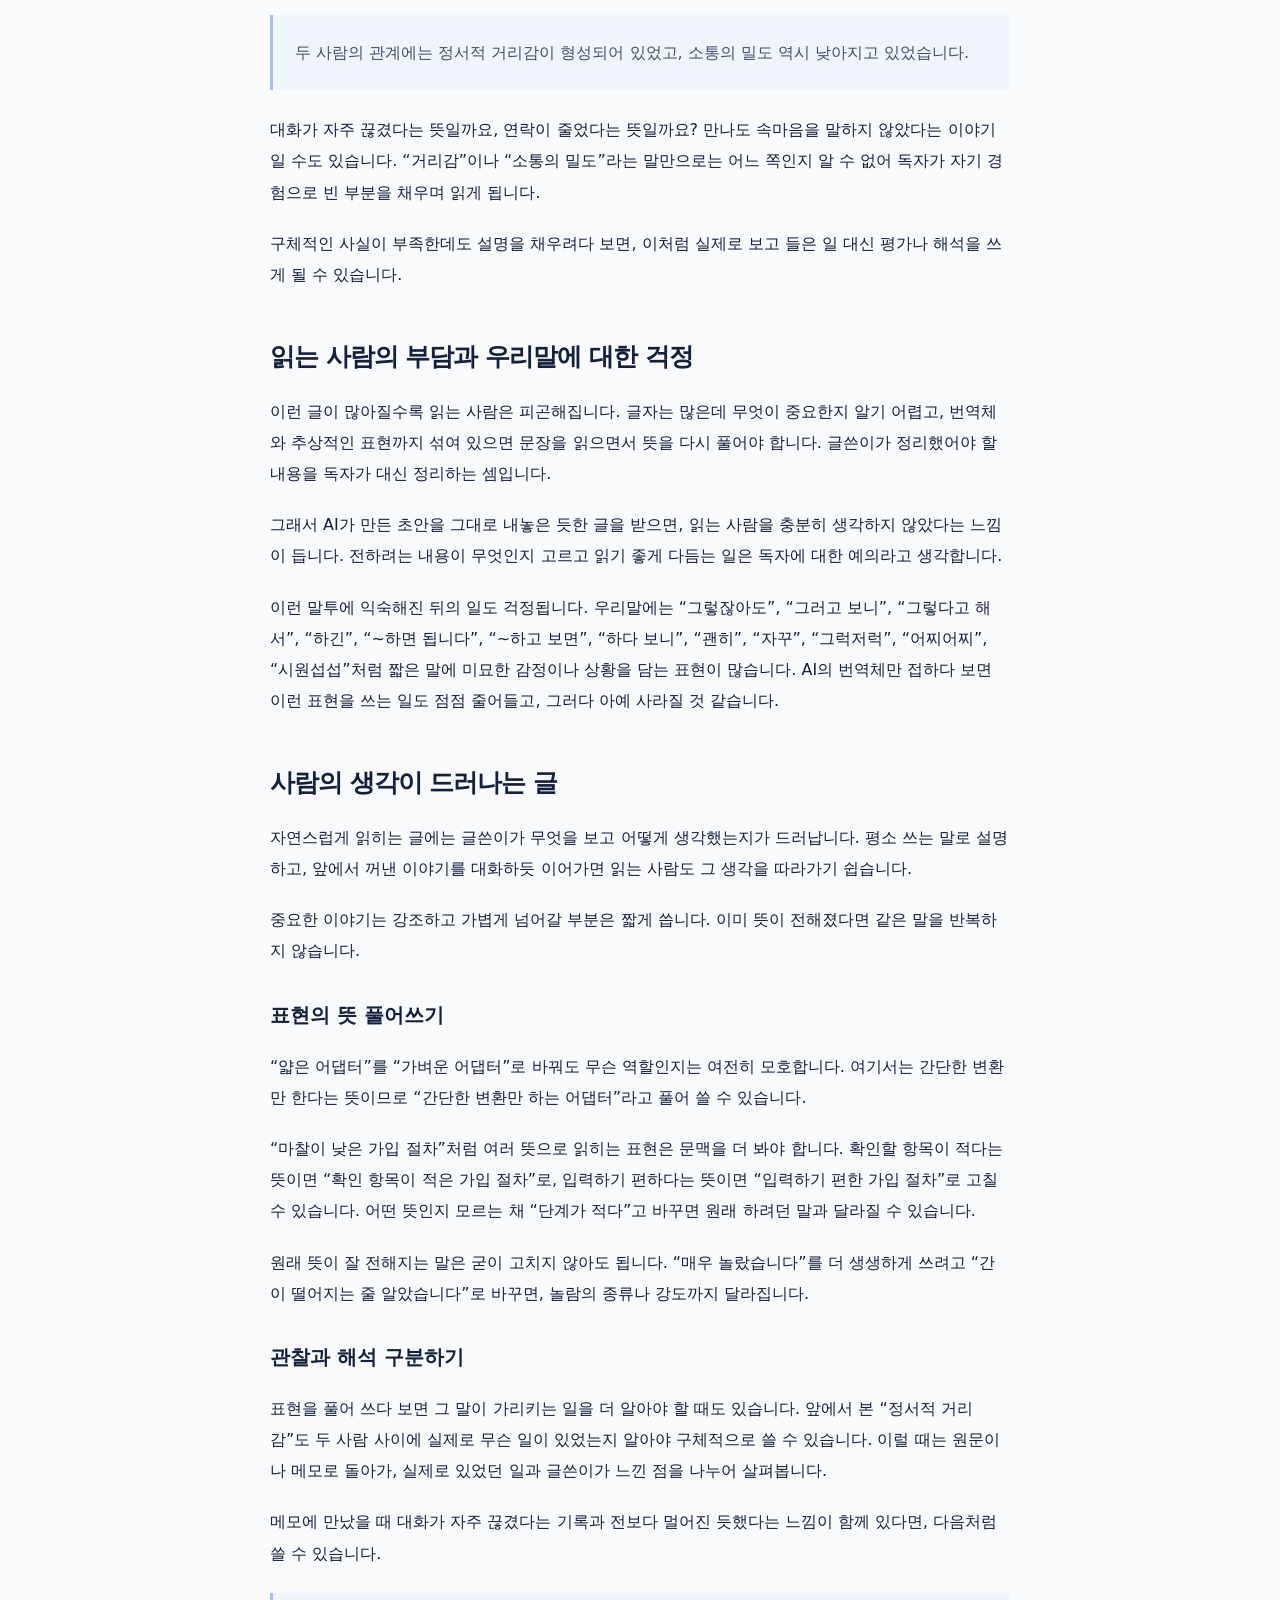
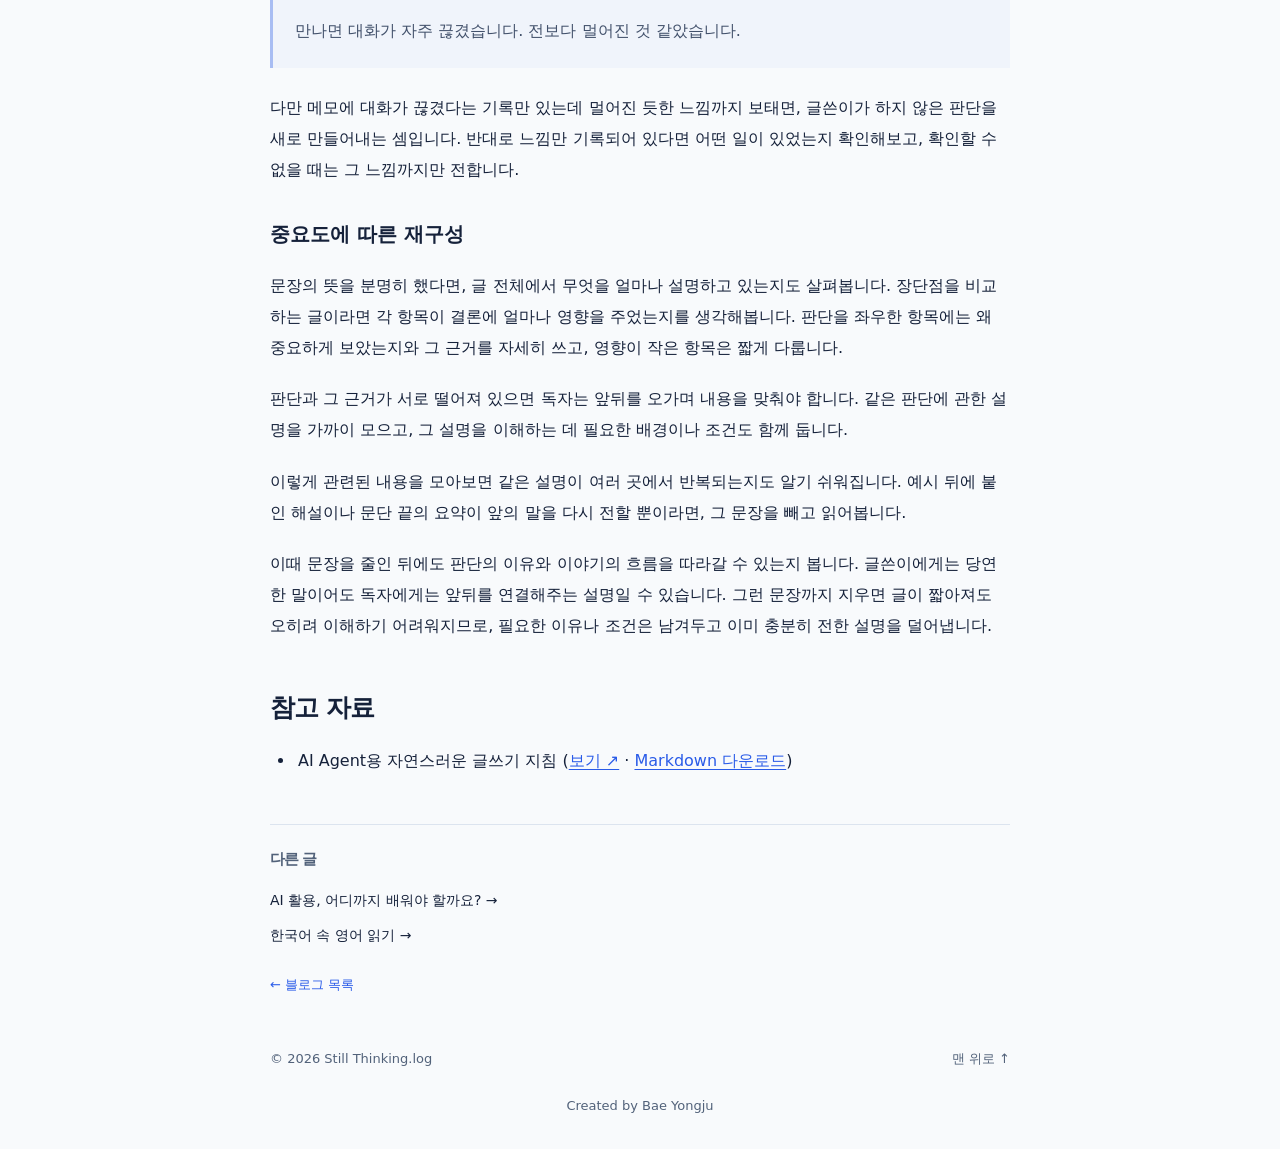
==== commit f6f1a7ad: "feat: FX Signal Lab 추가와 홈·블로그·히스토리 UI 개선 상단 배너와 통합 탭으로 탐색을 정리하고 사이드바 및 중복 제목 제거 프로젝트 링크에 아이콘과 라벨을 추가" ====
--- a/blog/ai-tone-writing/index.html
+++ b/blog/ai-tone-writing/index.html
@@ -1,13 +1,15 @@
 <!doctype html>
 <html lang="ko"><head><meta charset="utf-8"><meta name="viewport" content="width=device-width,initial-scale=1"><title>AI스럽지 않은 글쓰기 · Still Thinking.log</title><meta name="description" content="번역투, 균등한 분량, 추상적인 표현을 사례로 살펴봅니다."><link rel="icon" href="../../assets/logo.png"><link rel="stylesheet" href="../../assets/site.css"><link rel="stylesheet" href="../../assets/blog.css"></head>
-<body><a class="skip" href="#main">본문으로 건너뛰기</a><aside class="sidebar"><a class="brand" href="../../index.html#youtube" aria-label="Still Thinking.log 홈"><img src="../../assets/logo.png" width="76" height="76" alt=""><span>Still Thinking<span class="brand-dot">.log</span></span></a><nav class="article-nav" aria-label="사이트 탐색"><a href="../../index.html#projects">프로젝트</a><a href="../../index.html#blog" aria-current="page">블로그</a><a href="../../index.html#history/all">History</a></nav><nav class="project-nav" aria-label="프로젝트 바로가기"><p>프로젝트 바로가기</p><a href="../../index.html#youtube">Still Thinking.log</a><a href="../../index.html#math">수학 마을</a><a href="../../index.html#game">게임 실험실</a></nav><span class="sidebar-foot">Still Thinking.log <span>© 2026</span></span></aside><div class="page blog-page"><main id="main" tabindex="-1"><a class="back-link" href="../../index.html#blog">← 블로그 목록</a><article class="blog-article"><header class="article-header"><p class="eyebrow">BLOG · 글쓰기</p><h1>AI스럽지 않은 글쓰기</h1><div class="article-dates"><span>최초 작성일 <time datetime="2026-09-02">2026-09-02</time></span><span>마지막 업데이트 <time datetime="2026-10-23">2026-10-23</time></span></div></header><details class="article-toc"><summary>목차</summary><ol><li><a href="#ai">AI스러운 예</a></li><li><a href="#section-3">읽는 사람의 부담과 우리말에 대한 걱정</a></li><li><a href="#section-4">사람의 생각이 드러나는 글</a></li><li><a href="#section-8">참고 자료</a></li></ol></details><div class="prose"><p>처음 눈에 걸린 건 “얇은 어댑터”라는 표현이었습니다. 자체 로직은 거의 두지 않고 간단하게 변환해서 연결한다는 뜻은 알겠는데, 문법만 안 틀렸지 영 한국어 같지가 않았습니다. 이런 표현을 보면 왜 AI가 썼다는 느낌이 들까, AI를 쓰면서도 좀 더 자연스럽게 쓸 수는 없을까 하는 생각이 들었습니다.</p>
+<body class="article-page"><a class="skip" href="#main">본문으로 건너뛰기</a><div class="page blog-page">
+<nav class="site-nav" aria-label="사이트 탐색"><a href="../../index.html#projects">프로젝트</a><a href="../../index.html#blog" aria-current="page">블로그</a><a href="../../index.html#history/all">History</a></nav>
+<main id="main" tabindex="-1"><a class="back-link" href="../../index.html#blog">← 블로그 목록</a><article class="blog-article"><header class="article-header"><p class="eyebrow">BLOG · 글쓰기</p><h1>AI스럽지 않은 글쓰기</h1><div class="article-dates" aria-label="최초 작성일 2026.09.02, 마지막 수정일 2026.10.23"><time datetime="2026-09-02">2026.09.02</time> ~ <time datetime="2026-10-23">2026.10.23</time></div></header><details class="article-toc" id="article-toc"><summary>목차</summary><ol><li><a href="#ai">AI스러운 예</a></li><li><a href="#section-3">읽는 사람의 부담과 우리말에 대한 걱정</a></li><li><a href="#section-4">사람의 생각이 드러나는 글</a></li><li><a href="#section-8">참고 자료</a></li></ol></details><div class="prose"><p>처음 눈에 걸린 건 “얇은 어댑터”라는 표현이었습니다. 자체 로직은 거의 두지 않고 간단하게 변환해서 연결한다는 뜻은 알겠는데, 문법만 안 틀렸지 영 한국어 같지가 않았습니다. 이런 표현을 보면 왜 AI가 썼다는 느낌이 들까, AI를 쓰면서도 좀 더 자연스럽게 쓸 수는 없을까 하는 생각이 들었습니다.</p>
 <h2 id="ai">AI스러운 예</h2>
 <h3 id="section">어색한 단어 조합</h3>
 <p>“얇은 어댑터”는 영어의 <em>thin adapter</em>를 단어대로 옮긴 것으로 보입니다. 아는 단어끼리 붙어 있는데도 어댑터의 역할을 “얇다”는 말로 설명하니 낯섭니다. “마찰이 낮은 가입 절차” 역시 가입이 번거롭지 않다는 뜻은 짐작할 수 있지만, 한국어로 절차를 설명할 때 쉽게 떠올릴 만한 표현은 아닙니다.</p>
 <p>AI가 여러 언어의 글을 학습하다 보니, 영어식 단어 조합이 한국어 답변에도 남아 이런 어색함을 만드는 게 아닐까 합니다.</p>
 <h3 id="section-1">균등한 분량</h3>
 <p>단어만 어색한 것이 아닙니다. “이 우산 살까?”라고 AI에게 물었더니 다음처럼 답했다고 해보겠습니다.</p>
-<div class="table-scroll" role="region" aria-label="본문 표" tabindex="0"><table>
+<div class="table-scroll" role="region" aria-label="본문 표" tabindex="0"><table class="table-compact">
 <thead>
 <tr>
 <th>장점</th>
@@ -65,4 +67,4 @@
 <h2 id="section-8">참고 자료</h2>
 <ul>
 <li>AI Agent용 자연스러운 글쓰기 지침 (<a href="../../assets/blog/ai-tone-writing/ai-tone-writing-guide.md" target="_blank" rel="noopener noreferrer" aria-label="AI Agent용 자연스러운 글쓰기 지침 보기 (새 탭)">보기 ↗</a> · <a download="ai-tone-writing-guide.md" href="../../assets/blog/ai-tone-writing/ai-tone-writing-guide.md">Markdown 다운로드</a>)</li>
-</ul></div></article><nav class="related-posts" aria-label="다른 글"><h2>다른 글</h2><a href="../ai-use-learning-path/index.html">AI 활용, 어디까지 배워야 할까요? →</a><a href="../korean-english-reading-rules/index.html">한국어 속 영어 읽기 →</a></nav><a class="back-link" href="../../index.html#blog">← 블로그 목록</a></main><footer>© 2026 Still Thinking.log<a href="#main">맨 위로 ↑</a><span class="creator-credit">Created by Bae Yongju</span></footer></div></body></html>
+</ul></div></article><nav class="related-posts" aria-label="다른 글"><h2>다른 글</h2><a href="../ai-use-learning-path/index.html">AI 활용, 어디까지 배워야 할까요? →</a><a href="../korean-english-reading-rules/index.html">한국어 속 영어 읽기 →</a></nav><a class="back-link" href="../../index.html#blog">← 블로그 목록</a></main><footer>© 2026 Still Thinking.log<a href="#main">맨 위로 ↑</a><span class="creator-credit">Created by Bae Yongju</span></footer></div><script src="../../assets/site.js"></script></body></html>
--- a/assets/site.css
+++ b/assets/site.css
@@ -1,29 +1,59 @@
-:root{color-scheme:light;--bg:#f8fafc;--paper:#fff;--ink:#15213a;--muted:#52627a;--line:#dce4ef;--blue:#295be8;--soft:#edf2ff;--sidebar:216px}
-*{box-sizing:border-box}html{scroll-behavior:smooth;scroll-padding-top:30px}body{margin:0;background:var(--bg);color:var(--ink);font-family:"Segoe UI","Malgun Gothic",sans-serif;line-height:1.6}a{color:inherit;text-decoration:none}button{font:inherit;color:inherit;cursor:pointer}img{display:block;max-width:100%}a,button{-webkit-tap-highlight-color:transparent}a:focus-visible,button:focus-visible{outline:3px solid var(--blue);outline-offset:5px}a:hover{color:var(--blue)}[hidden]{display:none!important}::selection{background:#dce6ff}h1,h2,h3,p,figure{margin:0}ul{padding:0;list-style:none}.skip{position:fixed;top:-80px;left:20px;z-index:20;background:var(--blue);color:#fff;padding:10px 20px}.skip:focus{top:10px}
-.sidebar{position:fixed;inset:0 auto 0 0;width:var(--sidebar);display:flex;flex-direction:column;padding:36px 22px;background:#f0f5fc;border-right:1px solid var(--line);z-index:5}.brand{display:flex;flex-direction:column;align-items:flex-start;gap:13px;font-weight:750;font-size:16px;letter-spacing:-.5px}.brand img{border-radius:17px;background:#10221e;padding:10px}.brand-dot{color:var(--blue)}.view-tabs{display:flex;flex-direction:column;gap:8px;margin-top:40px}.view-tabs button{display:flex;align-items:center;gap:13px;text-align:left;border:0;background:transparent;padding:13px 16px;border-radius:8px;font-weight:650;font-size:15px;color:#536583}.view-tabs button>span{font-size:23px;line-height:1}.view-tabs button[aria-selected=true]{background:var(--blue);color:#fff;box-shadow:0 4px 10px #295be81a}.project-nav{border-top:1px solid var(--line);padding-top:24px;margin-top:28px}.project-nav p{font-size:13px;letter-spacing:.03em;color:var(--muted);margin-bottom:13px}.project-nav a{display:flex;align-items:center;gap:12px;padding:10px 8px;font-size:13px;border-radius:6px}.project-nav a[aria-current=location]{color:var(--blue);background:#e4edff}.nav-dot{width:6px;height:6px;border-radius:50%;background:#93a6c8}.math-dot{background:#63896f}.youtube-dot{background:#d67b7b}.game-dot{background:#7f80b9}.sidebar-foot{margin-top:auto;padding-top:30px;font-size:13px;color:var(--muted)}.sidebar-foot span{display:block;margin-top:3px}
-.page{margin-left:var(--sidebar);padding:0 48px;max-width:1680px}.section-head{display:flex;align-items:center;justify-content:space-between;border-bottom:1px solid var(--line);padding:34px 0 24px;gap:20px}.section-head h1{font-size:28px;letter-spacing:-1px;display:flex;align-items:center;gap:14px}.count{font-size:13px;letter-spacing:0;border:1px solid var(--line);border-radius:50%;width:28px;height:28px;display:grid;place-items:center;font-weight:500;color:var(--muted)}.site-name,.section-head>p{color:var(--muted);font-size:13px}.project{padding:34px 0 40px;border-bottom:1px solid var(--line);scroll-margin-top:28px}.project-top{display:grid;grid-template-columns:minmax(300px,.8fr) minmax(0,1.2fr);gap:36px;align-items:start}.project-heading{display:flex;gap:18px;align-items:center}.youtube-project .project-heading img{background:#10221e;padding:8px}.project-heading img{flex-shrink:0;object-fit:contain;border-radius:15px}.eyebrow{font-size:13px;font-weight:650;letter-spacing:1.5px;color:var(--muted);margin-bottom:2px}h2{font-size:29px;line-height:1.25;letter-spacing:-1px}.description{font-size:14px;color:var(--muted);margin-top:14px;max-width:600px;word-break:keep-all}.recent-update{border-left:1px solid var(--line);padding:0 0 0 24px;min-width:0}.recent-head{display:flex;justify-content:space-between;align-items:center;margin-bottom:8px;font-size:13px;color:var(--muted);gap:10px}.recent-head .tag{font-weight:650;color:#536783}.recent-head a{color:var(--blue);white-space:nowrap}.recent-rows{margin:0}.recent-rows li{display:grid;grid-template-columns:88px minmax(0,1fr);gap:12px;align-items:baseline;padding:5px 0;border-bottom:1px solid #e8edf5;font-size:13px}.recent-rows li:last-child{border:0}.recent-rows time{font-family:Consolas,monospace;font-size:13px;color:var(--muted);white-space:nowrap}.recent-rows li>span{white-space:normal;word-break:keep-all;overflow-wrap:anywhere}
-.project-links{display:flex;flex-wrap:wrap;gap:14px 30px;margin:24px 0 17px}.site-link{display:flex;flex-direction:column;align-items:flex-start;min-width:0;gap:2px}.site-link>span{color:var(--blue);font-size:13px;font-weight:650}.site-link small{font-size:13px;color:var(--muted);overflow-wrap:anywhere;max-width:100%}.site-link:hover small{color:var(--blue)}
+:root{color-scheme:light;--bg:#f8fafc;--paper:#fff;--ink:#15213a;--muted:#52627a;--line:#dce4ef;--blue:#295be8;--soft:#edf2ff;}
+*{box-sizing:border-box}html{scroll-behavior:smooth;scroll-padding-top:24px}body{margin:0;background:var(--bg);color:var(--ink);font-family:system-ui,-apple-system,"Segoe UI","Malgun Gothic",sans-serif;line-height:1.6}a{color:inherit;text-decoration:none}button{font:inherit;color:inherit;cursor:pointer}img{display:block;max-width:100%}a,button{-webkit-tap-highlight-color:transparent}a:focus-visible,button:focus-visible{outline:3px solid var(--blue);outline-offset:5px}a:hover{color:var(--blue)}[hidden]{display:none!important}::selection{background:#dce6ff}h1,h2,h3,p,figure{margin:0}ul{padding:0;list-style:none}.skip{position:fixed;top:-80px;left:20px;z-index:20;background:var(--blue);color:#fff;padding:10px 20px}.skip:focus{top:10px}
+.page{margin:0 auto;padding:0 48px;max-width:1400px}.section-head{display:flex;align-items:center;justify-content:space-between;border-bottom:1px solid var(--line);padding:34px 0 24px;gap:20px}.section-head h1{font-size:28px;letter-spacing:-1px;display:flex;align-items:center;gap:14px}.count{font-size:13px;letter-spacing:0;border:1px solid var(--line);border-radius:50%;width:28px;height:28px;display:grid;place-items:center;font-weight:500;color:var(--muted)}.section-head>p{color:var(--muted);font-size:13px}.project{padding:34px 0 40px;border-bottom:1px solid var(--line);scroll-margin-top:28px}.project-top{margin-bottom:22px}.project-intro{min-width:0;flex:1}.project-heading{display:flex;gap:18px;align-items:center}.youtube-project .project-heading img{background:#10221e;padding:8px}.project-heading img{flex-shrink:0;object-fit:contain;border-radius:15px}.eyebrow{font-size:13px;font-weight:650;letter-spacing:1.5px;color:var(--muted);margin-bottom:2px}h2{font-size:29px;line-height:1.25;letter-spacing:-1px}.description{font-size:14px;color:var(--muted);margin-top:14px;max-width:600px;word-break:keep-all}.recent-update{border-left:1px solid var(--line);padding:0 0 0 24px;min-width:0}.recent-head{display:flex;justify-content:space-between;align-items:center;margin-bottom:8px;font-size:13px;color:var(--muted);gap:10px}.recent-head .tag{font-weight:650;color:#536783}.recent-head a{color:var(--blue);white-space:nowrap}.recent-rows{margin:0}.recent-rows li{display:grid;grid-template-columns:88px minmax(0,1fr);gap:12px;align-items:baseline;padding:5px 0;border-bottom:1px solid #e8edf5;font-size:13px}.recent-rows li:last-child{border:0}.recent-rows time{font-family:Consolas,monospace;font-size:13px;color:var(--muted);white-space:nowrap}.recent-rows li>span{white-space:normal;word-break:keep-all;overflow-wrap:anywhere}
+.project-heading>div{min-width:0}.project-title-row{display:flex;flex-wrap:wrap;align-items:center;gap:4px 14px}.project-title-row h2{white-space:nowrap}.project-links{display:contents}.site-link{display:inline-flex;align-items:center;gap:3px;min-height:32px;color:var(--muted);border-radius:4px;font-size:12px;white-space:nowrap}.site-link:hover{color:var(--blue)}.site-link:hover>span{text-decoration:underline;text-underline-offset:3px}.link-icon{width:20px;height:20px;flex-shrink:0}.youtube-icon{width:24px;height:24px}
 .math-gallery{display:grid;grid-template-columns:1.45fr 1fr .8fr;grid-template-rows:1fr 1fr;gap:12px;height:440px}.math-shot{min-width:0;min-height:0;background:var(--paper);border:1px solid var(--line);border-radius:10px;overflow:hidden}.world-shot{grid-area:1/1/3/2}.strategy-shot{grid-area:1/2/2/3}.geometry-shot{grid-area:2/2/3/3}.addition-shot{grid-area:1/3/3/4}.math-shot figure{height:100%;display:flex;flex-direction:column}.shot-image{flex:1;min-height:0;overflow:hidden;background:#162b27}.shot-image img{width:100%;height:100%;object-fit:contain}.math-shot figcaption{display:flex;align-items:center;justify-content:space-between;gap:8px;padding:9px 12px;font-size:13px;background:#fff}.math-shot figcaption span{color:#8799b3}.math-shot:hover{border-color:#9eb7f8;box-shadow:0 4px 18px #14254510}.math-shot img{transition:filter .18s}.math-shot:hover img{filter:brightness(1.08)}
-.channel-banner{display:block;overflow:hidden;border-radius:10px;height:170px;background:#091815}.channel-banner img{width:100%;height:100%;object-fit:cover;object-position:center}.video-list{display:grid;grid-template-columns:repeat(3,minmax(0,1fr));gap:22px;margin:20px 0 0}.video-image{position:relative;overflow:hidden;border-radius:8px;background:#0b1533;aspect-ratio:1672/941}.video-image img{width:100%;height:100%;object-fit:contain}.play-badge{position:absolute;right:12px;bottom:12px;background:#ef3434;color:white;display:grid;place-items:center;font-size:13px;width:31px;height:22px;border-radius:5px}.video-series{display:block;font-size:13px;color:var(--muted);margin-top:12px;line-height:1.6}.video-card h3{font-size:15px;font-weight:650;line-height:1.65;margin-top:4px;word-break:keep-all}.video-card h3 span,.game-card h3 span{font-size:13px;color:#91a0b8}.video-card:hover .video-image{box-shadow:0 4px 14px #233f7320}
-.game-flow{display:flex;flex-wrap:wrap;gap:28px 22px;margin:0}.game-flow>li{flex:0 1 calc((100% - 44px)/3);min-width:0}.game-image{aspect-ratio:16/10;background:#111927;border:1px solid #dae1ec;border-radius:9px;overflow:hidden}.game-image img{width:100%;height:100%;object-fit:contain;transition:transform .2s}.game-card:hover img{transform:scale(1.025)}.game-card h3{font-size:15px;font-weight:650;margin-top:11px;line-height:1.5;word-break:keep-all}.game-card p{font-size:14px;color:var(--muted);margin-top:4px}
+.site-banner{overflow:hidden;border-radius:10px;height:clamp(100px,14vw,180px);background:#091815}.site-banner a{display:block;height:100%}.site-banner a:focus-visible{outline-offset:-5px}.site-banner img{width:100%;height:100%;object-fit:cover;object-position:center}.video-series-title{margin-top:20px;font-size:15px;font-weight:650;word-break:keep-all}.video-list{display:grid;grid-template-columns:repeat(3,minmax(0,1fr));gap:22px;margin:12px 0 0}.video-image{position:relative;overflow:hidden;border-radius:8px;background:#0b1533;aspect-ratio:1672/941}.video-image img{width:100%;height:100%;object-fit:contain}.play-badge{position:absolute;right:12px;bottom:12px;background:#ef3434;color:white;display:grid;place-items:center;font-size:13px;width:31px;height:22px;border-radius:5px}.video-part{display:block;font-size:13px;color:var(--muted);margin-top:12px;line-height:1.6}.video-card h3{font-size:15px;font-weight:650;line-height:1.65;margin-top:4px;word-break:keep-all}.video-card h3 span,.game-card h3 span{font-size:13px;color:#91a0b8}.video-card:hover .video-image{box-shadow:0 4px 14px #233f7320}
+.game-flow{display:flex;flex-wrap:wrap;gap:28px 22px;margin:0}.game-flow>li{flex:0 1 calc((100% - 44px)/3);min-width:0}.game-image{aspect-ratio:16/9;background:#111927;border:1px solid #dae1ec;border-radius:9px;overflow:hidden}.game-image img{width:100%;height:100%;object-fit:contain;transition:transform .2s}.game-card:hover img{transform:scale(1.025)}.game-card h3{font-size:15px;font-weight:650;margin-top:11px;line-height:1.5;word-break:keep-all}.game-card p{font-size:14px;color:var(--muted);margin-top:4px}
 .history-note{color:var(--muted);font-size:14px;max-width:740px;margin:25px 0}.filters{display:flex;gap:9px;flex-wrap:wrap;margin:20px 0}.filters button{background:#fff;border:1px solid var(--line);padding:8px 16px;border-radius:7px;font-size:13px}.filters button[aria-pressed=true]{background:var(--blue);border-color:var(--blue);color:#fff}.timeline{list-style:none;padding:5px 0 30px;margin:0}.timeline li{padding:24px 0 24px 26px;border-left:1px solid var(--line);position:relative;margin-left:5px}.timeline li:before{content:'';position:absolute;left:-4px;top:32px;width:7px;height:7px;border-radius:50%;background:var(--blue)}.update-meta{display:flex;gap:20px;flex-wrap:wrap;font-size:13px;color:var(--muted)}.update-meta time{font-family:Consolas,monospace;color:var(--blue)}.timeline h3{font-size:19px;margin:8px 0}.timeline p{margin:0;color:var(--muted);font-size:14px;max-width:750px}.timeline a{display:inline-block;margin-top:10px;font-size:13px;color:var(--blue)}footer{display:flex;justify-content:space-between;padding:26px 0 32px;font-size:13px;color:var(--muted)}
 @media(min-width:1600px){.page{padding:0 64px}.math-gallery{height:540px}.game-flow>li{flex-basis:calc((100% - 66px)/4)}}
-@media(max-width:1150px){:root{--sidebar:184px}.sidebar{padding:28px 17px}.brand{font-size:14px}.page{padding:0 28px}.project-top{gap:22px;grid-template-columns:minmax(280px,.8fr) minmax(0,1.2fr)}h2{font-size:25px}.project-heading{gap:12px}.project-heading img{width:58px;height:58px}.recent-update{padding-left:18px}.math-gallery{height:410px;gap:9px}.math-shot figcaption{font-size:13px;padding:8px}.video-list{gap:16px}.project-links{gap:12px 24px}}
-@media(max-width:900px){.project-top{grid-template-columns:1fr;gap:20px}.recent-update{border-left:0;border-top:1px solid var(--line);padding:14px 0 0}.recent-rows li{font-size:13px}.description{max-width:none}.math-gallery{height:auto;grid-template-columns:1.35fr 1fr;grid-template-rows:auto auto auto}.world-shot{grid-area:1/1/2/3;aspect-ratio:1.7}.strategy-shot{grid-area:2/1/3/2;aspect-ratio:1.15}.geometry-shot{grid-area:3/1/4/2;aspect-ratio:1.15}.addition-shot{grid-area:2/2/4/3}.world-shot img{object-fit:contain}.game-flow>li{flex-basis:calc((100% - 22px)/2)}.video-list{grid-template-columns:1fr}.video-card{display:grid;grid-template-columns:42% 1fr;gap:0 16px;align-content:start}.video-image{grid-row:1/3}.video-series{margin-top:2px}.video-card h3{font-size:15px}.channel-banner{height:140px}}
-@media(max-width:640px){:root{--sidebar:0px}html{scroll-padding-top:132px}.sidebar{position:sticky;inset:0 0 auto;width:100%;padding:12px 18px 0;display:grid;grid-template-columns:1fr auto;gap:9px 14px;background:#f0f5fcf5;backdrop-filter:blur(12px);border-right:0;border-bottom:1px solid var(--line)}.brand{flex-direction:row;align-items:center;gap:9px;font-size:13px}.brand img{width:32px;height:32px;border-radius:7px;padding:4px}.view-tabs{flex-direction:row;gap:3px;margin:0}.view-tabs button{gap:5px;font-size:13px;padding:8px;border-radius:5px}.view-tabs button>span{display:none}.project-nav{grid-column:1/-1;display:flex;border-top:1px solid var(--line);margin:0;padding:5px 0;gap:14px}.project-nav p,.sidebar-foot{display:none}.project-nav a{padding:5px;font-size:13px;gap:6px}.page{margin:0;padding:0 18px}.section-head{padding:23px 0 17px}.section-head h1{font-size:23px}.site-name{display:none}.project{padding:25px 0 30px;scroll-margin-top:125px}.project-heading img{width:58px;height:58px}.project-heading{gap:13px}h2{font-size:25px}.eyebrow{font-size:13px}.description{font-size:14px;margin-top:12px}.project-top{gap:17px}.recent-head{font-size:13px}.recent-rows li{font-size:13px;gap:9px}.project-links{margin:19px 0 14px;gap:10px}.site-link>span{font-size:13px}.site-link small{font-size:13px}.math-gallery{gap:8px}.math-shot{border-radius:7px}.math-shot figcaption{padding:7px;font-size:13px;line-height:1.45}.strategy-shot,.geometry-shot{aspect-ratio:1.07}.channel-banner{height:100px;border-radius:7px}.video-list{gap:19px;margin-top:17px}.video-card{grid-template-columns:44% 1fr;gap:0 12px}.video-series{font-size:13px}.video-card h3{font-size:15px;line-height:1.5}.play-badge{width:23px;height:17px;font-size:13px;right:7px;bottom:7px}.game-flow{gap:22px 12px}.game-flow>li{flex-basis:calc((100% - 12px)/2)}.game-image{aspect-ratio:4/3;border-radius:7px}.game-card h3{font-size:15px;margin-top:8px}.game-card p{font-size:14px}.history-note{font-size:14px}.timeline h3{font-size:17px}.timeline p{font-size:14px}.update-meta{font-size:13px;gap:8px}.timeline li{padding-left:18px}.section-head>p{font-size:13px}}
+@media(max-width:1150px){.page{padding:0 28px}h2{font-size:25px}.project-heading{gap:12px}.project-heading img{width:58px;height:58px}.recent-update{padding-left:18px}.math-gallery{height:410px;gap:9px}.math-shot figcaption{font-size:13px;padding:8px}.video-list{gap:16px}}
+@media(max-width:900px){.recent-update{border-left:0;border-top:1px solid var(--line);padding:14px 0 0}.recent-rows li{font-size:13px}.description{max-width:none}.math-gallery{height:auto;grid-template-columns:1.35fr 1fr;grid-template-rows:auto auto auto}.world-shot{grid-area:1/1/2/3;aspect-ratio:1.7}.strategy-shot{grid-area:2/1/3/2;aspect-ratio:1.15}.geometry-shot{grid-area:3/1/4/2;aspect-ratio:1.15}.addition-shot{grid-area:2/2/4/3}.world-shot img{object-fit:contain}.game-flow>li{flex-basis:calc((100% - 22px)/2)}.video-list{grid-template-columns:1fr}.video-card{display:grid;grid-template-columns:42% 1fr;grid-template-rows:auto 1fr;gap:0 16px;align-items:start;align-content:start}.video-image{grid-row:1/3}.video-part{margin-top:2px}.video-card h3{font-size:15px}}
+@media(max-width:640px){.page{padding:0 18px}.section-head{padding:23px 0 17px}.section-head h1{font-size:23px}.project{padding:25px 0 30px;}.project-heading img{width:58px;height:58px}.project-heading{gap:13px}h2{font-size:25px}.eyebrow{font-size:13px}.description{font-size:14px;margin-top:12px}.recent-head{font-size:13px}.recent-rows li{font-size:13px;gap:9px}.project-top{margin-bottom:14px}.project-title-row{gap:2px 12px}.youtube-project h2{font-size:22px}.youtube-project .project-heading{gap:10px}.youtube-project .project-heading img{width:48px;height:48px}.math-gallery{gap:8px}.math-shot{border-radius:7px}.math-shot figcaption{padding:7px;font-size:13px;line-height:1.45}.strategy-shot,.geometry-shot{aspect-ratio:1.07}.site-banner{border-radius:8px}.video-list{gap:19px;margin-top:12px}.video-card{grid-template-columns:44% 1fr;gap:0 12px}.video-part{font-size:13px}.video-card h3{font-size:15px;line-height:1.5}.play-badge{width:23px;height:17px;font-size:13px;right:7px;bottom:7px}.game-flow{gap:22px 12px}.game-flow>li{flex-basis:calc((100% - 12px)/2)}.game-image{aspect-ratio:16/9;border-radius:7px}.game-card h3{font-size:15px;margin-top:8px}.game-card p{font-size:14px}.history-note{font-size:14px}.timeline h3{font-size:17px}.timeline p{font-size:14px}.update-meta{font-size:13px;gap:8px}.timeline li{padding-left:18px}.section-head>p{font-size:13px}}
 @media(prefers-reduced-motion:reduce){html{scroll-behavior:auto}*{transition:none!important}}
 
-.youtube-project .channel-banner{margin-top:24px}
+
 .channel-info{display:flex;justify-content:space-between;align-items:center;gap:20px;margin:15px 0 20px}
 .channel-info .project-links{margin:0;flex-shrink:0}
 .channel-info .description{margin:0;max-width:440px;font-size:14px}
 @media(max-width:1150px){.channel-info{align-items:flex-start;flex-direction:column;gap:10px}.channel-info .project-links{flex-shrink:1}.channel-info .description{max-width:none}}
-@media(max-width:640px){.youtube-project .channel-banner{margin-top:18px}.channel-info{margin:12px 0 17px;gap:9px}.channel-info .description{font-size:14px}}
+@media(max-width:640px){.channel-info{margin:12px 0 17px;gap:9px}.channel-info .description{font-size:14px}}
 .blog-index{margin-top:35px;padding-top:26px;border-top:1px solid var(--line);scroll-margin-top:30px}.blog-index-head{display:flex;gap:12px;align-items:center;margin-bottom:15px}.blog-index-head h3{font-size:18px}.blog-index-head>span{font-size:13px;color:var(--muted)}.blog-list{display:grid;grid-template-columns:repeat(3,minmax(0,1fr));gap:20px;margin:0}.blog-list li{min-width:0}.blog-list a{display:block;height:100%;padding:20px;background:#fff;border:1px solid var(--line);border-radius:8px}.blog-list a:hover{border-color:#9eb7f8;background:#f3f6ff}.blog-category{font-size:13px;color:var(--blue)}.blog-list h4{margin:10px 0;font-size:16px;line-height:1.6;word-break:keep-all}.blog-list h4 span{font-size:13px;color:#91a0b8}.blog-list p{font-size:14px;color:var(--muted);line-height:1.8;word-break:keep-all}footer{flex-wrap:wrap;gap:12px}.creator-credit{flex-basis:100%;text-align:center;font-size:13px;margin-top:14px;color:var(--muted)}
 @media(max-width:900px){.blog-list{grid-template-columns:1fr;gap:12px}.blog-list a{padding:16px 19px}.blog-list h4{font-size:15px;margin:6px 0}}
-@media(max-width:640px){.blog-index{scroll-margin-top:132px}.blog-list p{font-size:14px}}
-.blog-list a{display:flex;flex-direction:column}.blog-dates{display:block;align-self:flex-end;margin-top:auto;padding-top:16px;text-align:right;white-space:nowrap;font-size:13px;color:var(--muted);font-variant-numeric:tabular-nums}
+@media(max-width:640px){.blog-list p{font-size:14px}}
+.blog-list a{display:flex;flex-direction:column}.blog-dates{display:block;margin-top:auto;padding-top:16px;font-size:12px;color:var(--muted);font-variant-numeric:tabular-nums}.blog-dates time{white-space:nowrap}
 
 .update-meta{align-items:center;gap:10px}.timeline .update-project-link{display:inline-flex;flex:none;margin:0;border-radius:8px}.update-project-link img{width:36px;height:36px;object-fit:contain;border-radius:8px}.update-project-link[href="#youtube"] img{background:#10221e;padding:4px}
 
-@media(max-width:380px){.sidebar{grid-template-columns:1fr}.view-tabs{justify-self:start}.project-nav{gap:6px}.project-nav a{padding:5px 3px}html{scroll-padding-top:175px}.project,.blog-index{scroll-margin-top:175px}}
+.exchange-preview{display:block;overflow:hidden;border:1px solid var(--line);border-radius:10px;background:var(--paper)}.exchange-preview img{width:100%;height:auto}.exchange-preview figcaption{display:flex;justify-content:space-between;gap:12px;padding:10px 14px;font-size:13px;color:var(--muted)}.exchange-preview:hover{border-color:#9eb7f8}.exchange-preview figcaption span{color:#8799b3}
+@media(max-width:640px){.exchange-preview{border-radius:7px}}
+
+/* Shared navigation and content-first project layout. */
+
+.recent-update{margin-top:24px;padding:16px 0 0;border-left:0;border-top:1px solid var(--line)}
+.recent-rows{display:grid;grid-template-columns:repeat(3,minmax(0,1fr));gap:20px}
+.recent-rows li{display:flex;flex-direction:column;gap:4px;border:0;padding:0}
+.math-shot figcaption{word-break:keep-all;overflow-wrap:anywhere}
+.math-shot figcaption>span{flex-shrink:0}
+.project,.blog-index{scroll-margin-top:16px}
+@media(max-width:900px){.recent-rows{grid-template-columns:1fr;gap:8px}.recent-rows li{display:grid;grid-template-columns:88px minmax(0,1fr);gap:12px}}
+@media(max-width:640px){
+
+  .recent-update{margin-top:20px;padding-top:14px}
+  .recent-rows li:not(:first-child){display:none}
+  .world-shot{aspect-ratio:auto}
+  .world-shot .shot-image{aspect-ratio:1037/735}
+  .math-shot figcaption{font-size:12px}
+}
+
+.site-nav{display:flex;justify-content:flex-end;align-items:center;gap:6px;padding:12px 0}
+.site-nav a{display:inline-flex;align-items:center;min-height:40px;padding:8px 14px;border-radius:7px;font-size:13px;color:var(--muted)}
+.site-nav a:hover{background:var(--soft);color:var(--blue)}
+.site-nav a[aria-current]{color:var(--blue);font-weight:650;background:var(--soft)}
+.site-nav a[href$="#history/all"]{border:1px solid var(--line)}
+@media(max-width:640px){.site-nav{padding:10px 0;gap:4px}.site-nav a{padding:8px 12px}}
+
+.visually-hidden{position:absolute;width:1px;height:1px;padding:0;margin:-1px;overflow:hidden;clip-path:inset(50%);white-space:nowrap;border:0}
+.site-nav.project-tabs{justify-content:flex-start;border-bottom:1px solid var(--line)}
+.project-tabs a{gap:8px}
+.project-tabs .count{width:22px;height:22px;font-size:11px}
--- a/assets/blog.css
+++ b/assets/blog.css
@@ -1,3 +1,20 @@
-.article-nav{display:flex;flex-direction:column;gap:8px;margin-top:32px}.article-nav a{padding:11px 15px;border-radius:7px;font-size:14px}.article-nav a[aria-current]{background:var(--blue);color:white}.blog-page{max-width:1320px}.blog-page main{max-width:850px;margin:auto}.back-link{display:inline-block;font-size:13px;color:var(--blue);margin:28px 0}.article-header{padding:18px 0 25px;border-bottom:1px solid var(--line)}.article-header h1{font-size:clamp(27px,3vw,39px);line-height:1.4;letter-spacing:-1.2px;margin:12px 0;word-break:keep-all}.article-note{font-size:13px;color:var(--muted);margin-top:15px}.article-toc{margin:26px 0;padding:16px 20px;background:var(--soft);border-radius:8px;font-size:14px}.article-toc summary{cursor:pointer;font-weight:650}.article-toc ol{padding-left:22px;margin-bottom:0}.article-toc li{margin:7px 0}.prose{font-size:16px;line-height:1.95;overflow-wrap:anywhere}.prose p{margin:20px 0}.prose h2{font-size:25px;margin:48px 0 18px;line-height:1.5;scroll-margin-top:30px}.prose h3{font-size:20px;line-height:1.6;margin:32px 0 14px;scroll-margin-top:30px}.prose ul{list-style:disc;padding-left:25px;margin:18px 0}.prose ol{padding-left:25px;margin:18px 0}.prose li{padding-left:3px;margin:8px 0}.prose a{color:var(--blue);text-decoration:underline;text-underline-offset:3px}.prose blockquote{margin:24px 0;padding:2px 22px;border-left:3px solid #a8bdf3;background:#f0f4fb;color:#42516b}.prose code{font-family:Consolas,monospace;font-size:.88em;background:#eaf0f8;padding:2px 5px;border-radius:4px}.prose pre{overflow:auto;background:#142139;color:#e8effc;border-radius:9px;padding:20px;font-size:13px;line-height:1.75;white-space:pre;max-width:100%}.prose pre code{font-size:inherit;background:none;padding:0;color:inherit;white-space:pre}.table-scroll{max-width:100%;overflow:auto;margin:24px 0;border:1px solid var(--line);border-radius:8px}.prose table{border-collapse:collapse;width:100%;font-size:14px;line-height:1.7;min-width:460px}.prose th,.prose td{text-align:left;vertical-align:top;padding:12px 14px;border-bottom:1px solid var(--line)}.prose th{background:#edf2fa;font-weight:650}.prose tr:last-child td{border-bottom:0}.prose img{height:auto;border-radius:8px;border:1px solid var(--line);margin:26px auto}.related-posts{border-top:1px solid var(--line);margin-top:48px;padding-top:25px;display:flex;flex-direction:column;gap:13px}.related-posts h2{font-size:15px;color:var(--muted);margin-bottom:7px}.related-posts a{font-size:14px}.blog-page footer{max-width:850px;margin:auto}
-@media(max-width:640px){.article-nav{flex-direction:row;margin:0;gap:0;grid-column:1/-1;justify-content:space-between}.article-nav a{font-size:13px;padding:6px 12px}.blog-page .back-link{margin:22px 0}.article-header{padding-top:0}.article-header h1{font-size:28px}.prose{font-size:15px;line-height:1.9}.prose h2{font-size:23px;scroll-margin-top:160px}.prose h3{font-size:19px;scroll-margin-top:160px}.prose blockquote{padding:2px 15px}.prose pre{padding:15px;font-size:13px}.prose table{font-size:13px}.article-toc{padding:14px 16px}}
-.article-dates{display:flex;flex-wrap:wrap;gap:6px 22px;font-size:13px;color:var(--muted);margin-top:17px}.article-dates time{font-variant-numeric:tabular-nums;margin-left:5px}
+.blog-page{max-width:1320px}.blog-page main{max-width:740px;margin:auto}.back-link{display:inline-block;font-size:13px;color:var(--blue);margin:28px 0}.article-header{padding:18px 0 25px;border-bottom:1px solid var(--line)}.article-header h1{font-size:clamp(27px,3vw,39px);line-height:1.4;letter-spacing:-1.2px;margin:12px 0;word-break:keep-all}.article-note{font-size:13px;color:var(--muted);margin-top:15px}.article-toc{margin:26px 0;padding:16px 20px;background:var(--soft);border-radius:8px;font-size:14px}.article-toc summary{cursor:pointer;font-weight:650}.article-toc ol{padding-left:22px;margin-bottom:0}.article-toc li{margin:7px 0}.prose{font-size:16px;line-height:1.95;overflow-wrap:anywhere}.prose p{margin:20px 0}.prose h2{font-size:25px;margin:48px 0 18px;line-height:1.5;scroll-margin-top:76px}.prose h3{font-size:20px;line-height:1.6;margin:32px 0 14px;scroll-margin-top:76px}.prose ul{list-style:disc;padding-left:25px;margin:18px 0}.prose ol{padding-left:25px;margin:18px 0}.prose li{padding-left:3px;margin:8px 0}.prose a{color:var(--blue);text-decoration:underline;text-underline-offset:3px}.prose blockquote{margin:24px 0;padding:2px 22px;border-left:3px solid #a8bdf3;background:#f0f4fb;color:#42516b}.prose code{font-family:Consolas,monospace;font-size:.88em;background:#eaf0f8;padding:2px 5px;border-radius:4px}.prose pre{overflow:auto;background:#142139;color:#e8effc;border-radius:9px;padding:20px;font-size:13px;line-height:1.75;white-space:pre;max-width:100%}.prose pre code{font-size:inherit;background:none;padding:0;color:inherit;white-space:pre}.table-scroll{max-width:100%;overflow:auto;margin:24px 0;border:1px solid var(--line);border-radius:8px}.prose table{border-collapse:collapse;width:100%;font-size:14px;line-height:1.7;min-width:460px}.prose .table-compact{min-width:0;table-layout:fixed}.prose th,.prose td{text-align:left;vertical-align:top;padding:12px 14px;border-bottom:1px solid var(--line)}.prose th{background:#edf2fa;font-weight:650}.prose tr:last-child td{border-bottom:0}.prose img{height:auto;border-radius:8px;border:1px solid var(--line);margin:26px auto}.related-posts{border-top:1px solid var(--line);margin-top:48px;padding-top:25px;display:flex;flex-direction:column;gap:13px}.related-posts h2{font-size:15px;color:var(--muted);margin-bottom:7px}.related-posts a{font-size:14px}.blog-page footer{max-width:740px;margin:auto}
+@media(max-width:640px){.blog-page .back-link{margin:22px 0}.article-header{padding-top:0}.article-header h1{font-size:28px}.prose{font-size:16px;line-height:1.85}.prose h2{font-size:23px;scroll-margin-top:76px}.prose h3{font-size:19px;scroll-margin-top:76px}.prose blockquote{padding:2px 15px}.prose pre{padding:15px;font-size:13px}.prose table{font-size:13px}.article-toc{padding:14px 16px}}
+.article-dates{font-size:13px;color:var(--muted);margin-top:17px}.article-dates time{font-variant-numeric:tabular-nums;white-space:nowrap}
+
+.article-toc{position:sticky;top:12px;z-index:4;border:1px solid var(--line);background:#f1f5ff;box-shadow:0 3px 12px #15213a08}
+.article-toc summary{min-height:24px}
+.article-toc>ol{max-height:50vh;overflow:auto;overscroll-behavior:contain;padding-right:8px}
+.article-toc ol ol{list-style:none;padding-left:14px;border-left:1px solid #cad7ef}
+.article-toc a{display:inline-block;padding:3px 0;line-height:1.6}
+.prose .table-hint{margin:20px 0 -16px;font-size:13px;line-height:1.6;color:var(--muted)}
+.article-figure{margin:28px 0}
+.article-figure a{display:block;cursor:zoom-in}
+.prose .article-figure img{margin:0 auto}
+.article-figure figcaption{margin-top:8px;font-size:13px;line-height:1.6;color:var(--muted)}
+@media(max-width:640px){
+  .article-toc{top:12px;padding:10px 14px}
+  .article-toc summary{display:list-item;min-height:28px;line-height:28px}
+  .article-toc>ol{max-height:45vh}
+  .article-header h1{font-size:27px}
+}
